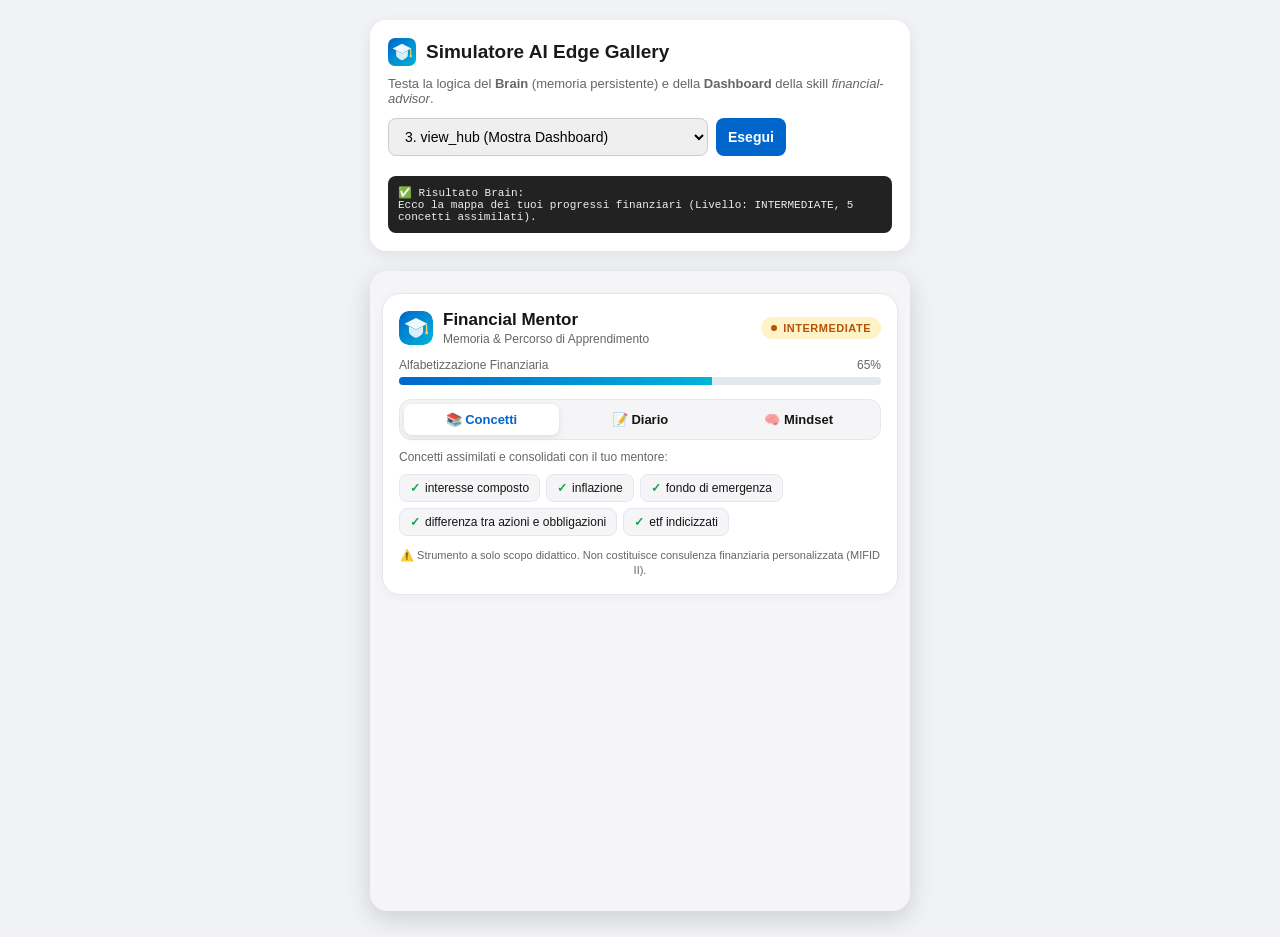
==== index.html @ 4db9d91e "feat: initial commit for edge-skill-financial-advisor with brain and soul" ====
<!DOCTYPE html>
<html lang="it">
<head>
  <meta charset="utf-8">
  <meta name="viewport" content="width=device-width, initial-scale=1">
  <title>Simulatore Skill — Financial Advisor (Google AI Edge Gallery)</title>
  <style>
    body {
      font-family: -apple-system, BlinkMacSystemFont, "Segoe UI", Roboto, sans-serif;
      margin: 0;
      padding: 20px;
      background: #f0f2f5;
      color: #1a1a1a;
      display: flex;
      flex-direction: column;
      align-items: center;
    }
    .container {
      max-width: 540px;
      width: 100%;
    }
    .panel {
      background: #fff;
      padding: 18px;
      border-radius: 16px;
      box-shadow: 0 4px 14px rgba(0,0,0,0.08);
      margin-bottom: 20px;
    }
    h1 {
      font-size: 19px;
      margin-top: 0;
      margin-bottom: 10px;
      display: flex;
      align-items: center;
      gap: 10px;
    }
    .controls {
      display: flex;
      flex-direction: column;
      gap: 10px;
    }
    .row {
      display: flex;
      gap: 8px;
    }
    input, select, button {
      font-size: 14px;
      padding: 9px 12px;
      border-radius: 8px;
      border: 1px solid #ccc;
      box-sizing: border-box;
    }
    input { flex: 1; }
    button {
      background: #0066cc;
      color: #fff;
      font-weight: 600;
      border: none;
      cursor: pointer;
      transition: background 0.2s;
    }
    button:hover { background: #0052a3; }
    button.secondary { background: #555; }
    button.secondary:hover { background: #333; }
    button.danger { background: #c1121f; }
    button.danger:hover { background: #9b0f19; }
    button:disabled { background: #aaa; cursor: not-allowed; }

    .preview-frame {
      width: 100%;
      height: 640px;
      border: none;
      border-radius: 18px;
      box-shadow: 0 8px 24px rgba(0,0,0,0.15);
      background: #fff;
    }
    .log-box {
      font-family: Consolas, monospace;
      font-size: 11px;
      background: #222;
      color: #eee;
      padding: 10px;
      border-radius: 8px;
      margin-top: 10px;
      max-height: 120px;
      overflow-y: auto;
      white-space: pre-wrap;
    }
  </style>
</head>
<body>

<div class="container">
  <div class="panel">
    <h1>
      <img src="skills/financial-advisor/assets/icon.svg" width="28" height="28" alt="Icona">
      <span>Simulatore AI Edge Gallery</span>
    </h1>
    <p style="margin: 0 0 12px; font-size: 13px; color: #666;">
      Testa la logica del <strong>Brain</strong> (memoria persistente) e della <strong>Dashboard</strong> della skill <em>financial-advisor</em>.
    </p>

    <div class="controls">
      <div class="row">
        <select id="actionSelect" onchange="toggleInputs()">
          <option value="load_memory">1. load_memory (Carica Profilo)</option>
          <option value="update_memory">2. update_memory (Aggiungi Concetti/Note)</option>
          <option value="view_hub" selected>3. view_hub (Mostra Dashboard)</option>
          <option value="reset_memory">4. reset_memory (Azzera Memoria)</option>
        </select>
        <button id="runBtn" onclick="runSimulation()">Esegui</button>
      </div>

      <div id="updateInputs" style="display:none; flex-direction:column; gap:8px;">
        <div class="row">
          <select id="newLevel" style="width:140px;">
            <option value="beginner">Beginner</option>
            <option value="intermediate" selected>Intermediate</option>
            <option value="advanced">Advanced</option>
          </select>
          <input type="text" id="conceptInput" placeholder="Nuovi concetti (es. PAC, TER, ETF azionario)">
        </div>
        <input type="text" id="noteInput" placeholder="Nuova nota utente (es. Obiettivo: fondo emergenza)">
        <input type="text" id="summaryInput" placeholder="Sintesi sessione (es. Discussa la differenza tra azioni e bond)">
      </div>

      <div id="log" class="log-box" style="display:none;"></div>
    </div>
  </div>

  <iframe id="phoneView" class="preview-frame" src="skills/financial-advisor/assets/webview.html"></iframe>
</div>

<!-- Headless sandbox della skill -->
<iframe id="skillSandbox" src="skills/financial-advisor/scripts/index.html" style="display:none;" onload="onSandboxReady()"></iframe>

<script>
  let sandboxReady = false;
  function onSandboxReady() {
    sandboxReady = true;
    const log = document.getElementById('log');
    log.style.display = 'block';
    log.textContent = 'Brain inizializzato. Pronto all\'uso.';
    // Esegui visualizzazione iniziale
    runSimulation();
  }

  function toggleInputs() {
    const action = document.getElementById('actionSelect').value;
    document.getElementById('updateInputs').style.display = (action === 'update_memory') ? 'flex' : 'none';
  }

  async function runSimulation() {
    const action = document.getElementById('actionSelect').value;
    const btn = document.getElementById('runBtn');
    const log = document.getElementById('log');
    const iframe = document.getElementById('phoneView');

    log.style.display = 'block';
    log.textContent = `Esecuzione azione "${action}" nel Brain...`;
    btn.disabled = true;

    try {
      const sandbox = document.getElementById('skillSandbox').contentWindow;
      if (!sandbox || !sandbox.ai_edge_gallery_get_result) {
        throw new Error('Runtime della skill non ancora inizializzato.');
      }

      let payload = { action: action };

      if (action === 'update_memory') {
        payload.new_level = document.getElementById('newLevel').value;
        const concepts = document.getElementById('conceptInput').value.split(',').map(s => s.trim()).filter(Boolean);
        if (concepts.length > 0) payload.add_concepts = concepts;
        const note = document.getElementById('noteInput').value.trim();
        if (note) payload.add_note = note;
        const summary = document.getElementById('summaryInput').value.trim();
        if (summary) payload.summary = summary;
      }

      const rawResponse = await sandbox.ai_edge_gallery_get_result(JSON.stringify(payload));
      const parsed = JSON.parse(rawResponse);

      if (parsed.error) {
        log.textContent = `Errore: ${parsed.error}`;
      } else {
        log.textContent = `✅ Risultato Brain:\n${parsed.result}`;
        
        if (parsed.webview && parsed.webview.url) {
          // Risolvi il path relativo rispetto alla cartella scripts
          const webviewUrl = 'skills/financial-advisor/assets/' + parsed.webview.url.replace(/^..\//, '').replace(/^assets\//, '');
          iframe.src = webviewUrl;
        } else if (action === 'update_memory' || action === 'reset_memory') {
          // Ricarica la vista dopo l'aggiornamento
          const viewRaw = await sandbox.ai_edge_gallery_get_result(JSON.stringify({ action: 'view_hub' }));
          const viewParsed = JSON.parse(viewRaw);
          if (viewParsed.webview) {
            const webviewUrl = 'skills/financial-advisor/assets/' + viewParsed.webview.url.replace(/^..\//, '').replace(/^assets\//, '');
            iframe.src = webviewUrl;
          }
        }
      }
    } catch (err) {
      log.textContent = `Errore durante il test: ${err.message}`;
    } finally {
      btn.disabled = false;
    }
  }
</script>

</body>
</html>
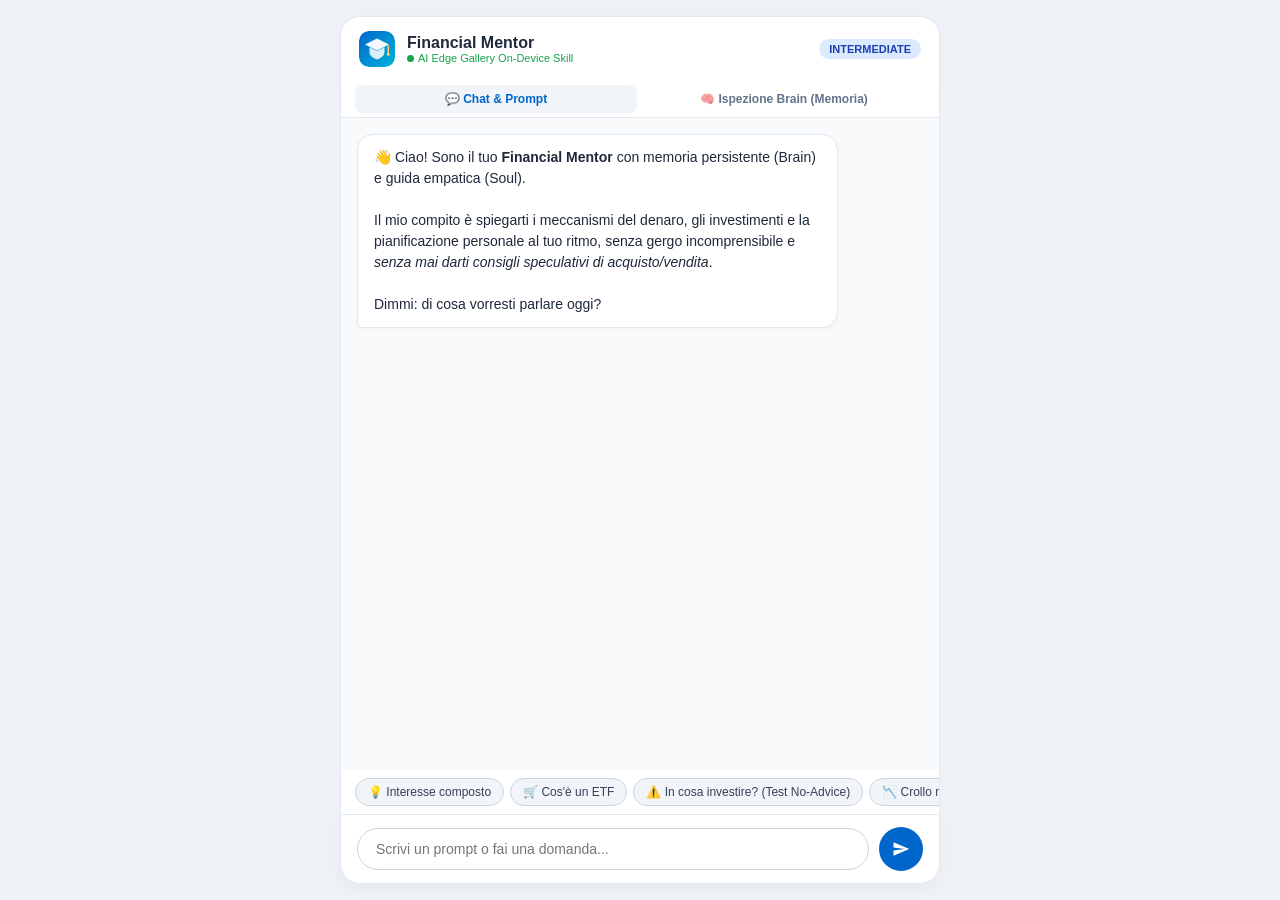
==== commit 7e06d90a: "feat: add full interactive chat simulator with prompt input and visual dashboard" ====
--- a/index.html
+++ b/index.html
@@ -3,132 +3,351 @@
 <head>
   <meta charset="utf-8">
   <meta name="viewport" content="width=device-width, initial-scale=1">
-  <title>Simulatore Skill — Financial Advisor (Google AI Edge Gallery)</title>
+  <title>Google AI Edge Gallery — Financial Advisor Chat Simulator</title>
   <style>
+    :root {
+      --bg: #eef2f6;
+      --card: #ffffff;
+      --primary: #0066cc;
+      --primary-hover: #0052a3;
+      --bubble-user: #0066cc;
+      --bubble-ai: #ffffff;
+      --text: #1e293b;
+      --muted: #64748b;
+      --border: #e2e8f0;
+    }
+    * { box-sizing: border-box; }
     body {
       font-family: -apple-system, BlinkMacSystemFont, "Segoe UI", Roboto, sans-serif;
       margin: 0;
-      padding: 20px;
-      background: #f0f2f5;
-      color: #1a1a1a;
+      padding: 16px;
+      background: var(--bg);
+      color: var(--text);
+      display: flex;
+      justify-content: center;
+    }
+    .wrapper {
+      max-width: 600px;
+      width: 100%;
       display: flex;
       flex-direction: column;
+      height: calc(100vh - 32px);
+      max-height: 900px;
+    }
+    /* Phone frame header */
+    .app-header {
+      background: var(--card);
+      border-radius: 20px 20px 0 0;
+      padding: 14px 18px;
+      border: 1px solid var(--border);
+      border-bottom: none;
+      display: flex;
       align-items: center;
-    }
-    .container {
-      max-width: 540px;
+      justify-content: space-between;
+      box-shadow: 0 2px 8px rgba(0,0,0,0.03);
+    }
+    .mentor-info {
+      display: flex;
+      align-items: center;
+      gap: 12px;
+    }
+    .mentor-info img {
+      width: 36px;
+      height: 36px;
+      border-radius: 10px;
+    }
+    .mentor-info h2 {
+      margin: 0;
+      font-size: 16px;
+      font-weight: 700;
+    }
+    .mentor-info .status {
+      font-size: 11px;
+      color: #16a34a;
+      display: flex;
+      align-items: center;
+      gap: 4px;
+    }
+    .mentor-info .status::before {
+      content: "";
+      display: inline-block;
+      width: 7px;
+      height: 7px;
+      border-radius: 50%;
+      background: #16a34a;
+    }
+    .level-chip {
+      font-size: 11px;
+      font-weight: 700;
+      text-transform: uppercase;
+      padding: 4px 10px;
+      border-radius: 12px;
+      background: #dbeafe;
+      color: #1e40af;
+    }
+
+    /* Tab switcher for Chat vs Brain Debugger */
+    .view-tabs {
+      background: var(--card);
+      display: flex;
+      border-left: 1px solid var(--border);
+      border-right: 1px solid var(--border);
+      border-bottom: 1px solid var(--border);
+      padding: 4px 14px;
+      gap: 6px;
+    }
+    .tab-btn {
+      flex: 1;
+      padding: 7px 10px;
+      border-radius: 8px;
+      border: none;
+      background: transparent;
+      font-size: 12px;
+      font-weight: 600;
+      color: var(--muted);
+      cursor: pointer;
+      transition: all 0.2s;
+    }
+    .tab-btn.active {
+      background: #f1f5f9;
+      color: var(--primary);
+    }
+
+    /* Chat Area */
+    .chat-box {
+      flex: 1;
+      background: #f8fafc;
+      border-left: 1px solid var(--border);
+      border-right: 1px solid var(--border);
+      padding: 16px;
+      overflow-y: auto;
+      display: flex;
+      flex-direction: column;
+      gap: 14px;
+    }
+    .msg {
+      max-width: 85%;
+      padding: 12px 16px;
+      border-radius: 16px;
+      font-size: 14px;
+      line-height: 1.5;
+      word-break: break-word;
+      animation: fadeIn 0.2s ease;
+    }
+    @keyframes fadeIn {
+      from { opacity: 0; transform: translateY(6px); }
+      to { opacity: 1; transform: translateY(0); }
+    }
+    .msg.user {
+      align-self: flex-end;
+      background: var(--bubble-user);
+      color: #ffffff;
+      border-bottom-right-radius: 4px;
+    }
+    .msg.ai {
+      align-self: flex-start;
+      background: var(--bubble-ai);
+      color: var(--text);
+      border: 1px solid var(--border);
+      border-bottom-left-radius: 4px;
+      box-shadow: 0 2px 6px rgba(0,0,0,0.03);
+    }
+    .msg .badge-note {
+      display: inline-block;
+      font-size: 11px;
+      font-weight: 600;
+      color: var(--primary);
+      background: #eff6ff;
+      padding: 2px 8px;
+      border-radius: 6px;
+      margin-top: 8px;
+    }
+    .msg-webview-container {
+      margin-top: 10px;
+      border-radius: 14px;
+      overflow: hidden;
+      border: 1px solid var(--border);
+      box-shadow: 0 4px 14px rgba(0,0,0,0.06);
+    }
+    .msg-webview {
       width: 100%;
-    }
-    .panel {
-      background: #fff;
-      padding: 18px;
+      height: 440px;
+      border: none;
+      display: block;
+      background: #ffffff;
+    }
+
+    /* Suggestions chips */
+    .chips-bar {
+      background: var(--card);
+      border-left: 1px solid var(--border);
+      border-right: 1px solid var(--border);
+      padding: 8px 14px;
+      display: flex;
+      gap: 6px;
+      overflow-x: auto;
+      scrollbar-width: none;
+    }
+    .chips-bar::-webkit-scrollbar { display: none; }
+    .chip {
+      white-space: nowrap;
+      font-size: 12px;
+      background: #f1f5f9;
+      border: 1px solid #cbd5e1;
+      padding: 6px 12px;
       border-radius: 16px;
-      box-shadow: 0 4px 14px rgba(0,0,0,0.08);
-      margin-bottom: 20px;
-    }
-    h1 {
-      font-size: 19px;
-      margin-top: 0;
-      margin-bottom: 10px;
-      display: flex;
+      cursor: pointer;
+      color: #334155;
+      transition: all 0.15s;
+    }
+    .chip:hover {
+      background: #e2e8f0;
+      border-color: var(--primary);
+      color: var(--primary);
+    }
+
+    /* Input area */
+    .input-bar {
+      background: var(--card);
+      border-radius: 0 0 20px 20px;
+      border: 1px solid var(--border);
+      padding: 12px 16px;
+      display: flex;
+      gap: 10px;
       align-items: center;
-      gap: 10px;
-    }
-    .controls {
-      display: flex;
-      flex-direction: column;
-      gap: 10px;
-    }
-    .row {
-      display: flex;
-      gap: 8px;
-    }
-    input, select, button {
+      box-shadow: 0 4px 14px rgba(0,0,0,0.04);
+    }
+    .prompt-input {
+      flex: 1;
+      border: 1px solid #cbd5e1;
+      border-radius: 24px;
+      padding: 12px 18px;
       font-size: 14px;
-      padding: 9px 12px;
-      border-radius: 8px;
-      border: 1px solid #ccc;
-      box-sizing: border-box;
-    }
-    input { flex: 1; }
-    button {
-      background: #0066cc;
-      color: #fff;
-      font-weight: 600;
+      outline: none;
+      transition: border-color 0.2s;
+    }
+    .prompt-input:focus {
+      border-color: var(--primary);
+    }
+    .send-btn {
+      background: var(--primary);
+      color: white;
       border: none;
+      border-radius: 50%;
+      width: 44px;
+      height: 44px;
+      display: flex;
+      align-items: center;
+      justify-content: center;
       cursor: pointer;
       transition: background 0.2s;
-    }
-    button:hover { background: #0052a3; }
-    button.secondary { background: #555; }
-    button.secondary:hover { background: #333; }
-    button.danger { background: #c1121f; }
-    button.danger:hover { background: #9b0f19; }
-    button:disabled { background: #aaa; cursor: not-allowed; }
-
-    .preview-frame {
-      width: 100%;
-      height: 640px;
-      border: none;
-      border-radius: 18px;
-      box-shadow: 0 8px 24px rgba(0,0,0,0.15);
-      background: #fff;
-    }
-    .log-box {
+      flex-shrink: 0;
+    }
+    .send-btn:hover { background: var(--primary-hover); }
+    .send-btn svg { width: 18px; height: 18px; fill: white; }
+
+    /* Debugger view */
+    .debug-view {
+      display: none;
+      flex: 1;
+      background: #ffffff;
+      border-left: 1px solid var(--border);
+      border-right: 1px solid var(--border);
+      padding: 16px;
+      overflow-y: auto;
+      font-size: 13px;
+    }
+    .debug-actions {
+      display: flex;
+      gap: 8px;
+      margin-bottom: 12px;
+      flex-wrap: wrap;
+    }
+    .debug-btn {
+      padding: 6px 12px;
+      font-size: 12px;
+      border-radius: 6px;
+      border: 1px solid #cbd5e1;
+      background: #f8fafc;
+      cursor: pointer;
+    }
+    .debug-btn:hover { background: #e2e8f0; }
+    .debug-log {
+      background: #1e293b;
+      color: #f1f5f9;
+      padding: 12px;
+      border-radius: 8px;
       font-family: Consolas, monospace;
       font-size: 11px;
-      background: #222;
-      color: #eee;
-      padding: 10px;
-      border-radius: 8px;
-      margin-top: 10px;
-      max-height: 120px;
+      white-space: pre-wrap;
+      max-height: 250px;
       overflow-y: auto;
-      white-space: pre-wrap;
     }
   </style>
 </head>
 <body>
 
-<div class="container">
-  <div class="panel">
-    <h1>
-      <img src="skills/financial-advisor/assets/icon.svg" width="28" height="28" alt="Icona">
-      <span>Simulatore AI Edge Gallery</span>
-    </h1>
-    <p style="margin: 0 0 12px; font-size: 13px; color: #666;">
-      Testa la logica del <strong>Brain</strong> (memoria persistente) e della <strong>Dashboard</strong> della skill <em>financial-advisor</em>.
+<div class="wrapper">
+  <!-- Header -->
+  <div class="app-header">
+    <div class="mentor-info">
+      <img src="skills/financial-advisor/assets/icon.svg" alt="Icona">
+      <div>
+        <h2>Financial Mentor</h2>
+        <div class="status">AI Edge Gallery On-Device Skill</div>
+      </div>
+    </div>
+    <div id="levelBadge" class="level-chip">Beginner</div>
+  </div>
+
+  <!-- Tabs: Chat vs Debug -->
+  <div class="view-tabs">
+    <button class="tab-btn active" id="tabChatBtn" onclick="switchView('chat')">💬 Chat & Prompt</button>
+    <button class="tab-btn" id="tabDebugBtn" onclick="switchView('debug')">🧠 Ispezione Brain (Memoria)</button>
+  </div>
+
+  <!-- CHAT VIEW -->
+  <div id="chatView" style="display: flex; flex-direction: column; flex: 1; min-height: 0;">
+    <div class="chat-box" id="chatBox">
+      <div class="msg ai">
+        👋 Ciao! Sono il tuo <strong>Financial Mentor</strong> con memoria persistente (Brain) e guida empatica (Soul).<br><br>
+        Il mio compito è spiegarti i meccanismi del denaro, gli investimenti e la pianificazione personale al tuo ritmo, senza gergo incomprensibile e <em>senza mai darti consigli speculativi di acquisto/vendita</em>.<br><br>
+        Dimmi: di cosa vorresti parlare oggi?
+      </div>
+    </div>
+
+    <!-- Quick Prompt Chips -->
+    <div class="chips-bar">
+      <div class="chip" onclick="usePrompt('Cos\'è l\'interesse composto?')">💡 Interesse composto</div>
+      <div class="chip" onclick="usePrompt('Spiegami cosa sono gli ETF come se avessi 10 anni')">🛒 Cos'è un ETF</div>
+      <div class="chip" onclick="usePrompt('In cosa dovrei investire i miei 10.000€?')">⚠️ In cosa investire? (Test No-Advice)</div>
+      <div class="chip" onclick="usePrompt('I mercati stanno crollando, devo vendere tutto?')">📉 Crollo mercati (Mindset)</div>
+      <div class="chip" onclick="usePrompt('Mostrami i miei progressi')">📊 Mostra Progressi</div>
+      <div class="chip" onclick="usePrompt('Azzera la mia memoria')">🔄 Azzera Memoria</div>
+    </div>
+
+    <!-- Prompt Input Form -->
+    <form class="input-bar" id="promptForm" onsubmit="handleSend(event)">
+      <input type="text" id="promptInput" class="prompt-input" placeholder="Scrivi un prompt o fai una domanda..." autocomplete="off">
+      <button type="submit" class="send-btn" title="Invia prompt">
+        <svg viewBox="0 0 24 24"><path d="M2.01 21L23 12 2.01 3 2 10l15 2-15 2z"/></svg>
+      </button>
+    </form>
+  </div>
+
+  <!-- DEBUG VIEW -->
+  <div id="debugView" class="debug-view">
+    <h3 style="margin-top:0;">🧠 Ispezione Stato Brain (`localStorage`)</h3>
+    <p style="color:var(--muted); font-size:12px;">
+      Questo pannello mostra le chiamate dirette al file <code>scripts/index.html</code> e lo stato della memoria a lungo termine.
     </p>
-
-    <div class="controls">
-      <div class="row">
-        <select id="actionSelect" onchange="toggleInputs()">
-          <option value="load_memory">1. load_memory (Carica Profilo)</option>
-          <option value="update_memory">2. update_memory (Aggiungi Concetti/Note)</option>
-          <option value="view_hub" selected>3. view_hub (Mostra Dashboard)</option>
-          <option value="reset_memory">4. reset_memory (Azzera Memoria)</option>
-        </select>
-        <button id="runBtn" onclick="runSimulation()">Esegui</button>
-      </div>
-
-      <div id="updateInputs" style="display:none; flex-direction:column; gap:8px;">
-        <div class="row">
-          <select id="newLevel" style="width:140px;">
-            <option value="beginner">Beginner</option>
-            <option value="intermediate" selected>Intermediate</option>
-            <option value="advanced">Advanced</option>
-          </select>
-          <input type="text" id="conceptInput" placeholder="Nuovi concetti (es. PAC, TER, ETF azionario)">
-        </div>
-        <input type="text" id="noteInput" placeholder="Nuova nota utente (es. Obiettivo: fondo emergenza)">
-        <input type="text" id="summaryInput" placeholder="Sintesi sessione (es. Discussa la differenza tra azioni e bond)">
-      </div>
-
-      <div id="log" class="log-box" style="display:none;"></div>
+    <div class="debug-actions">
+      <button class="debug-btn" onclick="callBrainRaw('load_memory')">🔄 Ricarica Memoria</button>
+      <button class="debug-btn" onclick="callBrainRaw('view_hub')">📊 Genera Payload Dashboard</button>
+      <button class="debug-btn" onclick="callBrainRaw('reset_memory')">🗑️ Resetta Memoria</button>
     </div>
+    <div class="debug-log" id="debugLog">Inizializzazione sandbox Brain in corso...</div>
   </div>
-
-  <iframe id="phoneView" class="preview-frame" src="skills/financial-advisor/assets/webview.html"></iframe>
 </div>
 
 <!-- Headless sandbox della skill -->
@@ -136,75 +355,235 @@
 
 <script>
   let sandboxReady = false;
+  let brainState = { level: 'beginner', concepts_already_learned: [], user_notes: [] };
+
   function onSandboxReady() {
     sandboxReady = true;
-    const log = document.getElementById('log');
-    log.style.display = 'block';
-    log.textContent = 'Brain inizializzato. Pronto all\'uso.';
-    // Esegui visualizzazione iniziale
-    runSimulation();
-  }
-
-  function toggleInputs() {
-    const action = document.getElementById('actionSelect').value;
-    document.getElementById('updateInputs').style.display = (action === 'update_memory') ? 'flex' : 'none';
-  }
-
-  async function runSimulation() {
-    const action = document.getElementById('actionSelect').value;
-    const btn = document.getElementById('runBtn');
-    const log = document.getElementById('log');
-    const iframe = document.getElementById('phoneView');
-
-    log.style.display = 'block';
-    log.textContent = `Esecuzione azione "${action}" nel Brain...`;
-    btn.disabled = true;
-
+    syncBrain();
+  }
+
+  async function invokeBrain(payload) {
+    const sandbox = document.getElementById('skillSandbox').contentWindow;
+    if (!sandbox || !sandbox.ai_edge_gallery_get_result) {
+      throw new Error('Runtime della skill non pronto.');
+    }
+    const raw = await sandbox.ai_edge_gallery_get_result(JSON.stringify(payload));
+    return JSON.parse(raw);
+  }
+
+  async function syncBrain() {
     try {
-      const sandbox = document.getElementById('skillSandbox').contentWindow;
-      if (!sandbox || !sandbox.ai_edge_gallery_get_result) {
-        throw new Error('Runtime della skill non ancora inizializzato.');
+      const res = await invokeBrain({ action: 'load_memory' });
+      if (res && res.result) {
+        brainState = JSON.parse(res.result);
+        const badge = document.getElementById('levelBadge');
+        badge.textContent = brainState.current_level || 'beginner';
+        badge.className = `level-chip ${brainState.current_level || 'beginner'}`;
+        document.getElementById('debugLog').textContent = JSON.stringify(brainState, null, 2);
       }
-
-      let payload = { action: action };
-
-      if (action === 'update_memory') {
-        payload.new_level = document.getElementById('newLevel').value;
-        const concepts = document.getElementById('conceptInput').value.split(',').map(s => s.trim()).filter(Boolean);
-        if (concepts.length > 0) payload.add_concepts = concepts;
-        const note = document.getElementById('noteInput').value.trim();
-        if (note) payload.add_note = note;
-        const summary = document.getElementById('summaryInput').value.trim();
-        if (summary) payload.summary = summary;
-      }
-
-      const rawResponse = await sandbox.ai_edge_gallery_get_result(JSON.stringify(payload));
-      const parsed = JSON.parse(rawResponse);
-
-      if (parsed.error) {
-        log.textContent = `Errore: ${parsed.error}`;
-      } else {
-        log.textContent = `✅ Risultato Brain:\n${parsed.result}`;
-        
-        if (parsed.webview && parsed.webview.url) {
-          // Risolvi il path relativo rispetto alla cartella scripts
-          const webviewUrl = 'skills/financial-advisor/assets/' + parsed.webview.url.replace(/^..\//, '').replace(/^assets\//, '');
-          iframe.src = webviewUrl;
-        } else if (action === 'update_memory' || action === 'reset_memory') {
-          // Ricarica la vista dopo l'aggiornamento
-          const viewRaw = await sandbox.ai_edge_gallery_get_result(JSON.stringify({ action: 'view_hub' }));
-          const viewParsed = JSON.parse(viewRaw);
-          if (viewParsed.webview) {
-            const webviewUrl = 'skills/financial-advisor/assets/' + viewParsed.webview.url.replace(/^..\//, '').replace(/^assets\//, '');
-            iframe.src = webviewUrl;
-          }
-        }
-      }
+    } catch (e) {
+      console.error(e);
+    }
+  }
+
+  function switchView(view) {
+    document.getElementById('tabChatBtn').classList.toggle('active', view === 'chat');
+    document.getElementById('tabDebugBtn').classList.toggle('active', view === 'debug');
+    document.getElementById('chatView').style.display = view === 'chat' ? 'flex' : 'none';
+    document.getElementById('debugView').style.display = view === 'debug' ? 'block' : 'none';
+    if (view === 'debug') syncBrain();
+  }
+
+  function usePrompt(text) {
+    document.getElementById('promptInput').value = text;
+    handleSend(new Event('submit'));
+  }
+
+  async function handleSend(e) {
+    e.preventDefault();
+    const input = document.getElementById('promptInput');
+    const prompt = input.value.trim();
+    if (!prompt) return;
+
+    input.value = '';
+    appendMessage(prompt, 'user');
+
+    // Mostra indicatore di digitazione / thinking
+    const thinkingId = appendMessage('<em>Il Financial Mentor sta consultando il Brain e formulando la risposta...</em>', 'ai');
+
+    try {
+      // 1. Il modello esegue la Soul e interpella il Brain
+      const replyObj = await simulateMentorSoul(prompt);
+
+      // Rimuovi thinking
+      document.getElementById(thinkingId).remove();
+
+      // Mostra risposta dell'assistente
+      appendAiResponse(replyObj);
+
+      // Aggiorna badge di livello
+      syncBrain();
     } catch (err) {
-      log.textContent = `Errore durante il test: ${err.message}`;
-    } finally {
-      btn.disabled = false;
-    }
+      document.getElementById(thinkingId).remove();
+      appendMessage('⚠️ Si è verificato un errore: ' + err.message, 'ai');
+    }
+  }
+
+  function appendMessage(text, sender) {
+    const box = document.getElementById('chatBox');
+    const msg = document.createElement('div');
+    const id = 'msg_' + Date.now() + Math.random().toString(36).substr(2, 4);
+    msg.id = id;
+    msg.className = `msg ${sender}`;
+    msg.innerHTML = text;
+    box.appendChild(msg);
+    box.scrollTop = box.scrollHeight;
+    return id;
+  }
+
+  function appendAiResponse(response) {
+    const box = document.getElementById('chatBox');
+    const msg = document.createElement('div');
+    msg.className = 'msg ai';
+
+    let content = `<div>${response.text}</div>`;
+
+    if (response.brainNote) {
+      content += `<div class="badge-note">🧠 Brain: ${response.brainNote}</div>`;
+    }
+
+    if (response.webviewUrl) {
+      content += `
+        <div class="msg-webview-container">
+          <iframe class="msg-webview" src="${response.webviewUrl}"></iframe>
+        </div>
+      `;
+    }
+
+    msg.innerHTML = content;
+    box.appendChild(msg);
+    box.scrollTop = box.scrollHeight;
+  }
+
+  // Motore di simulazione Soul & Brain (riflette esattamente le regole di SKILL.md)
+  async function simulateMentorSoul(prompt) {
+    const p = prompt.toLowerCase();
+
+    // Azione Progressi / Dashboard
+    if (p.includes('progress') || p.includes('mostra') || p.includes('dashboard') || p.includes('livello') || p.includes('competenze')) {
+      const hubRes = await invokeBrain({ action: 'view_hub' });
+      const webviewUrl = 'skills/financial-advisor/assets/' + hubRes.webview.url.replace(/^..\//, '').replace(/^assets\//, '');
+      return {
+        text: `Ecco la mappa visiva del tuo percorso di apprendimento finanziario! Come puoi vedere, teniamo traccia dei concetti assimilati e del tuo livello di alfabetizzazione.`,
+        webviewUrl: webviewUrl,
+        brainNote: 'Dashboard visualizzata dal Brain'
+      };
+    }
+
+    // Azione Reset
+    if (p.includes('reset') || p.includes('azzera')) {
+      const resetRes = await invokeBrain({ action: 'reset_memory' });
+      return {
+        text: resetRes.result || 'Memoria azzerata. Ripartiamo dalle basi insieme!',
+        brainNote: 'Stato localStorage resettato'
+      };
+    }
+
+    // REGOLA ZERO: No Investment Advice (Richiesta di consigli specifici d'investimento)
+    if (p.includes('in cosa dovrei investire') || p.includes('dove investire') || p.includes('consigliami un titolo') || p.includes('comprare') || p.includes('10.000') || p.includes('crypto')) {
+      await invokeBrain({
+        action: 'update_memory',
+        add_note: 'Ha chiesto consigli di investimento diretti: ricordata la Regola Zero (solo didattica e concetti)',
+        summary: 'Richiesta di consigli d\'investimento: spiegata la differenza tra educazione finanziaria e consulenza personalizzata.'
+      });
+
+      return {
+        text: `🛡️ <strong>Nota etica fondamentale:</strong> Come tuo mentore finanziario didattico, <em>non posso e non devo darti consigli personalizzati su dove investire i tuoi soldi</em> (es. quali azioni o crypto acquistare). Chi ti promette rendimenti o ricette facili senza conoscere la tua vita sta violando la legge o cercando di venderti qualcosa.<br><br>
+        Quello che <strong>possiamo fare insieme</strong> è capire i mattoncini fondamentali:<br>
+        1. <strong>Fondo di emergenza:</strong> hai già da parte da 3 a 6 mesi di spese vive su un conto sicuro prima di pensare a investire?<br>
+        2. <strong>Orizzonte temporale:</strong> questi soldi ti serviranno tra 1 anno, 5 anni o 20 anni?<br>
+        3. <strong>Tolleranza al rischio:</strong> come ti sentiresti se vedessi oscillare il valore del 15% nel breve termine?<br><br>
+        Se vuoi, possiamo partire proprio dall'esplorare il concetto di <em>Fondo di Emergenza</em> o di <em>Orizzonte Temporale</em>!`,
+        brainNote: 'Riconosciuto trigger No-Advice. Obiettivo utente memorizzato.'
+      };
+    }
+
+    // Argomento: Interesse Composto
+    if (p.includes('interesse composto') || p.includes('compounding')) {
+      await invokeBrain({
+        action: 'update_memory',
+        new_level: brainState.current_level === 'beginner' ? 'intermediate' : brainState.current_level,
+        add_concepts: ['interesse composto'],
+        summary: 'Appreso il concetto di interesse composto attraverso l\'analogia della valanga e della palla di neve.'
+      });
+
+      return {
+        text: `⛄ <strong>L'Interesse Composto: l'effetto palla di neve</strong><br><br>
+        Immagina di lanciare una piccola palla di neve dalla cima di una montagna. All'inizio è minuscola. Ma rotolando, la neve si attacca a quella già accumulata: più diventa grande, più neve raccoglie ad ogni giro.<br><br>
+        Nel mondo finanziario funziona uguale: se investi 100€ e guadagni il 5% (5€), l'anno dopo il 5% non lo calcoli più solo sui 100€ iniziali, ma su 105€! Con il passare degli anni (10, 20 o 30 anni), il rendimento generato dai rendimenti precedenti supera di gran lunga il capitale che avevi versato di tasca tua.<br><br>
+        È il motivo per cui <em>il tempo</em> è l'alleato più potente dell'investitore a lungo termine. Ti è chiaro questo passaggio o vuoi fare una prova con numeri concreti?`,
+        brainNote: 'Aggiunto concetto "interesse composto". Avanzamento livello registrato.'
+      };
+    }
+
+    // Argomento: ETF
+    if (p.includes('etf')) {
+      await invokeBrain({
+        action: 'update_memory',
+        add_concepts: ['etf', 'diversificazione'],
+        summary: 'Spiegati gli ETF come carrello della spesa diversificato e il concetto di gestione passiva.'
+      });
+
+      return {
+        text: `🛒 <strong>Cos'è un ETF? L'analogia del carrello della spesa</strong><br><br>
+        Immagina di andare al mercato. Puoi comprare una singola mela da un solo contadino: se quella mela è marcia, hai perso tutto il pranzo (questo è comprare l'azione di una singola azienda).<br><br>
+        Oppure puoi prendere un <strong>cestino preconfezionato</strong> che contiene 3.000 frutti diversi provenienti da tutto il mondo: qualche mela, arance, banane, pere. Se una mela marcisce, il tuo pranzo è comunque salvo perché hai tantissimi altri frutti.<br><br>
+        Un <strong>ETF (Exchange Traded Fund)</strong> è esattamente questo cestino: con una sola quota (spesso da 30€ a 100€) compri automaticamente una frazione di migliaia delle più grandi aziende del mondo, replicando l'andamento dell'intera economia globale a costi piccolissimi (spesso sotto lo 0,2% all'anno).`,
+        brainNote: 'Aggiunti concetti "etf" e "diversificazione" alla mappa del Brain.'
+      };
+    }
+
+    // Argomento: Panico da Crollo di Mercato / Volatilità
+    if (p.includes('crollo') || p.includes('crollando') || p.includes('vendere') || p.includes('paura') || p.includes('rosso')) {
+      await invokeBrain({
+        action: 'update_memory',
+        add_note: 'Mostrata ansia per la volatilità: attivato scudo psicologico e spiegata la natura ciclica dei mercati.',
+        summary: 'Gestione del panico da discesa dei mercati ed educazione alla volatilità fisiologica.'
+      });
+
+      return {
+        text: `🌊 <strong>Frena un secondo e respira: guardiamo le cose con lucidità</strong><br><br>
+        Vedere numeri rossi fa scattare nel nostro cervello primordiale la reazione di fuga ("vendi tutto prima che scenda ancora!"). È una trappola psicologica notissima chiamata <em>Loss Aversion</em> (la paura della perdita fa il doppio più male del piacere del guadagno).<br><br>
+        Ricorda tre regole d'oro del nostro Brain:<br>
+        1. <strong>La perdita è reale solo se vendi:</strong> finché non vendi, possiedi sempre lo stesso numero di quote delle aziende nel tuo cestino.<br>
+        2. <strong>La volatilità è il pedaggio dell'autostrada:</strong> non esiste rendimento a lungo termine senza oscillazioni nel breve. Nei 100 anni di storia economica, i mercati globali hanno superato guerre, pandemie e crisi, tornando sempre a crescere.<br>
+        3. <strong>I saldi:</strong> se fai un PAC (Piano di Accumulo), quando il mercato scende stai comprando nuove quote a prezzo di sconto!<br><br>
+        I tuoi soldi investiti sono legati a un obiettivo di lungo termine (> 10 anni)? Se sì, il segreto migliore è non guardare il saldo ogni giorno.`,
+        brainNote: 'Attivato scudo psicologico anti-panico nel Brain.'
+      };
+    }
+
+    // Risposta generica didattica con adattamento al livello
+    await invokeBrain({
+      action: 'update_memory',
+      summary: `Domanda esplorativa: "${prompt.slice(0, 50)}..."`
+    });
+
+    return {
+      text: `Ottima domanda! Quando parliamo di questo argomento, è importante considerare il tuo livello attuale (<strong>${(brainState.current_level || 'beginner').toUpperCase()}</strong>).<br><br>
+      In finanza, ogni grande decisione si basa su tre pilastri:<br>
+      • <strong>La liquidità:</strong> i soldi per vivere mese per mese.<br>
+      • <strong>La sicurezza:</strong> il fondo per gli imprevisti.<br>
+      • <strong>La crescita:</strong> ciò che puoi permetterti di lasciare investito per molti anni.<br><br>
+      Vuoi che approfondiamo uno di questi aspetti in particolare, oppure vuoi digitare <em>"Mostrami i miei progressi"</em> per vedere la tua dashboard?`,
+      brainNote: 'Interazione registrata nel diario delle sessioni.'
+    };
+  }
+
+  async function callBrainRaw(action) {
+    const res = await invokeBrain({ action });
+    document.getElementById('debugLog').textContent = JSON.stringify(res, null, 2);
+    syncBrain();
   }
 </script>
 
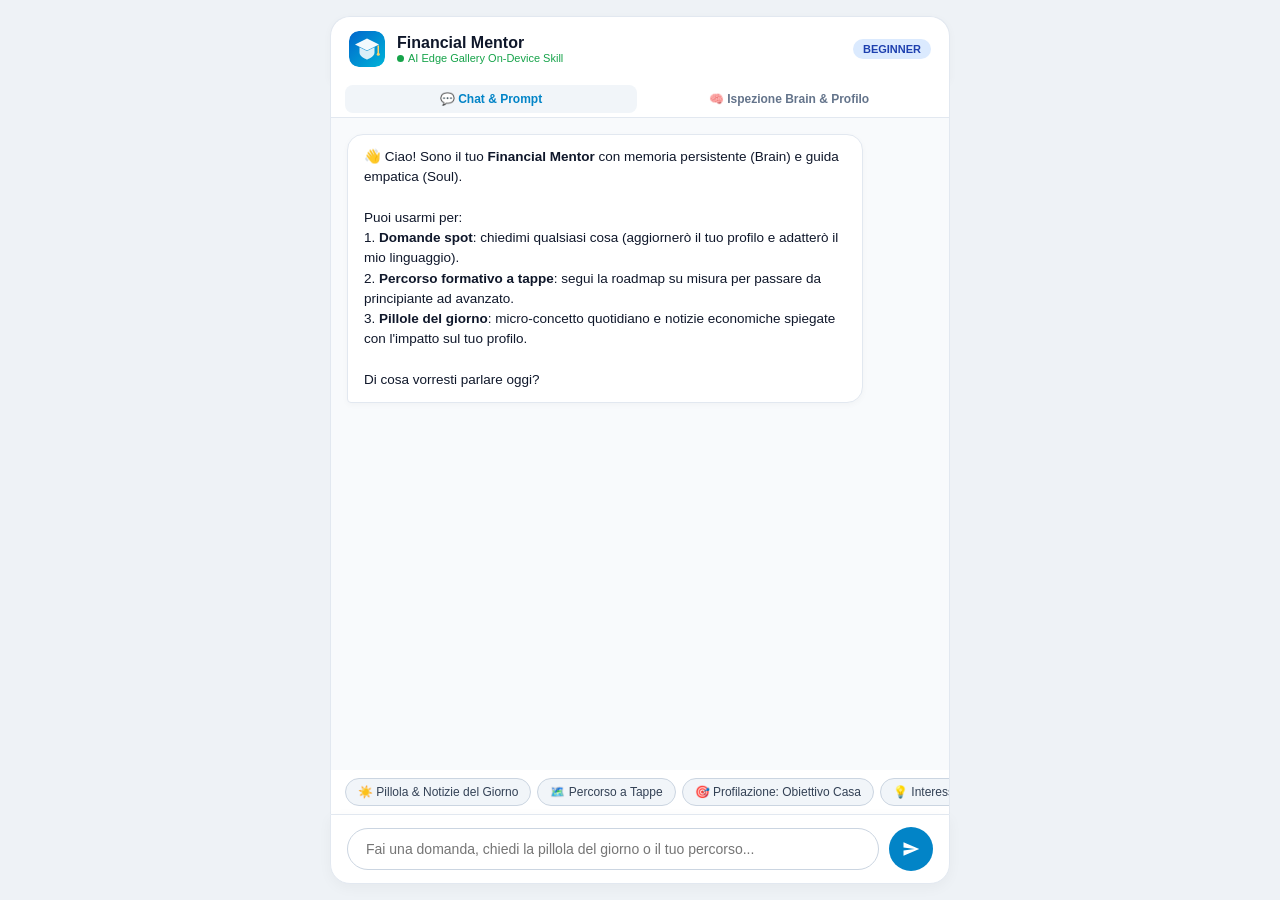
==== commit 7b2e8f2e: "feat: implement 3 core pillars: spot Q&A profiling, learning path curriculum, and daily concept/news" ====
--- a/index.html
+++ b/index.html
@@ -8,11 +8,11 @@
     :root {
       --bg: #eef2f6;
       --card: #ffffff;
-      --primary: #0066cc;
-      --primary-hover: #0052a3;
-      --bubble-user: #0066cc;
+      --primary: #0284c7;
+      --primary-hover: #0369a1;
+      --bubble-user: #0284c7;
       --bubble-ai: #ffffff;
-      --text: #1e293b;
+      --text: #0f172a;
       --muted: #64748b;
       --border: #e2e8f0;
     }
@@ -27,14 +27,13 @@
       justify-content: center;
     }
     .wrapper {
-      max-width: 600px;
+      max-width: 620px;
       width: 100%;
       display: flex;
       flex-direction: column;
       height: calc(100vh - 32px);
-      max-height: 900px;
-    }
-    /* Phone frame header */
+      max-height: 920px;
+    }
     .app-header {
       background: var(--card);
       border-radius: 20px 20px 0 0;
@@ -86,7 +85,6 @@
       color: #1e40af;
     }
 
-    /* Tab switcher for Chat vs Brain Debugger */
     .view-tabs {
       background: var(--card);
       display: flex;
@@ -113,7 +111,6 @@
       color: var(--primary);
     }
 
-    /* Chat Area */
     .chat-box {
       flex: 1;
       background: #f8fafc;
@@ -126,10 +123,10 @@
       gap: 14px;
     }
     .msg {
-      max-width: 85%;
+      max-width: 88%;
       padding: 12px 16px;
       border-radius: 16px;
-      font-size: 14px;
+      font-size: 13.5px;
       line-height: 1.5;
       word-break: break-word;
       animation: fadeIn 0.2s ease;
@@ -171,13 +168,12 @@
     }
     .msg-webview {
       width: 100%;
-      height: 440px;
+      height: 480px;
       border: none;
       display: block;
       background: #ffffff;
     }
 
-    /* Suggestions chips */
     .chips-bar {
       background: var(--card);
       border-left: 1px solid var(--border);
@@ -206,7 +202,6 @@
       color: var(--primary);
     }
 
-    /* Input area */
     .input-bar {
       background: var(--card);
       border-radius: 0 0 20px 20px;
@@ -246,7 +241,6 @@
     .send-btn:hover { background: var(--primary-hover); }
     .send-btn svg { width: 18px; height: 18px; fill: white; }
 
-    /* Debugger view */
     .debug-view {
       display: none;
       flex: 1;
@@ -273,14 +267,14 @@
     }
     .debug-btn:hover { background: #e2e8f0; }
     .debug-log {
-      background: #1e293b;
+      background: #0f172a;
       color: #f1f5f9;
       padding: 12px;
       border-radius: 8px;
       font-family: Consolas, monospace;
       font-size: 11px;
       white-space: pre-wrap;
-      max-height: 250px;
+      max-height: 350px;
       overflow-y: auto;
     }
   </style>
@@ -303,7 +297,7 @@
   <!-- Tabs: Chat vs Debug -->
   <div class="view-tabs">
     <button class="tab-btn active" id="tabChatBtn" onclick="switchView('chat')">💬 Chat & Prompt</button>
-    <button class="tab-btn" id="tabDebugBtn" onclick="switchView('debug')">🧠 Ispezione Brain (Memoria)</button>
+    <button class="tab-btn" id="tabDebugBtn" onclick="switchView('debug')">🧠 Ispezione Brain & Profilo</button>
   </div>
 
   <!-- CHAT VIEW -->
@@ -311,24 +305,29 @@
     <div class="chat-box" id="chatBox">
       <div class="msg ai">
         👋 Ciao! Sono il tuo <strong>Financial Mentor</strong> con memoria persistente (Brain) e guida empatica (Soul).<br><br>
-        Il mio compito è spiegarti i meccanismi del denaro, gli investimenti e la pianificazione personale al tuo ritmo, senza gergo incomprensibile e <em>senza mai darti consigli speculativi di acquisto/vendita</em>.<br><br>
-        Dimmi: di cosa vorresti parlare oggi?
+        Puoi usarmi per:<br>
+        1. <strong>Domande spot</strong>: chiedimi qualsiasi cosa (aggiornerò il tuo profilo e adatterò il mio linguaggio).<br>
+        2. <strong>Percorso formativo a tappe</strong>: segui la roadmap su misura per passare da principiante ad avanzato.<br>
+        3. <strong>Pillole del giorno</strong>: micro-concetto quotidiano e notizie economiche spiegate con l'impatto sul tuo profilo.<br><br>
+        Di cosa vorresti parlare oggi?
       </div>
     </div>
 
     <!-- Quick Prompt Chips -->
     <div class="chips-bar">
-      <div class="chip" onclick="usePrompt('Cos\'è l\'interesse composto?')">💡 Interesse composto</div>
-      <div class="chip" onclick="usePrompt('Spiegami cosa sono gli ETF come se avessi 10 anni')">🛒 Cos'è un ETF</div>
+      <div class="chip" onclick="usePrompt('Dammi la pillola del giorno e spiegami le notizie economiche rilevanti per me')">☀️ Pillola & Notizie del Giorno</div>
+      <div class="chip" onclick="usePrompt('Mostrami il mio percorso di apprendimento a tappe')">🗺️ Percorso a Tappe</div>
+      <div class="chip" onclick="usePrompt('Ho 30 anni, vorrei comprare casa tra 7 anni e creare un fondo emergenza. Come inizio?')">🎯 Profilazione: Obiettivo Casa</div>
+      <div class="chip" onclick="usePrompt('Spiegami cos\'è l\'interesse composto con un\'analogia')">💡 Interesse Composto</div>
+      <div class="chip" onclick="usePrompt('Cosa sono gli ETF e perché tutti ne parlano?')">🛒 Cos'è un ETF</div>
       <div class="chip" onclick="usePrompt('In cosa dovrei investire i miei 10.000€?')">⚠️ In cosa investire? (Test No-Advice)</div>
-      <div class="chip" onclick="usePrompt('I mercati stanno crollando, devo vendere tutto?')">📉 Crollo mercati (Mindset)</div>
-      <div class="chip" onclick="usePrompt('Mostrami i miei progressi')">📊 Mostra Progressi</div>
+      <div class="chip" onclick="usePrompt('Mostrami i miei progressi')">📊 Dashboard Completa</div>
       <div class="chip" onclick="usePrompt('Azzera la mia memoria')">🔄 Azzera Memoria</div>
     </div>
 
     <!-- Prompt Input Form -->
     <form class="input-bar" id="promptForm" onsubmit="handleSend(event)">
-      <input type="text" id="promptInput" class="prompt-input" placeholder="Scrivi un prompt o fai una domanda..." autocomplete="off">
+      <input type="text" id="promptInput" class="prompt-input" placeholder="Fai una domanda, chiedi la pillola del giorno o il tuo percorso..." autocomplete="off">
       <button type="submit" class="send-btn" title="Invia prompt">
         <svg viewBox="0 0 24 24"><path d="M2.01 21L23 12 2.01 3 2 10l15 2-15 2z"/></svg>
       </button>
@@ -339,12 +338,13 @@
   <div id="debugView" class="debug-view">
     <h3 style="margin-top:0;">🧠 Ispezione Stato Brain (`localStorage`)</h3>
     <p style="color:var(--muted); font-size:12px;">
-      Questo pannello mostra le chiamate dirette al file <code>scripts/index.html</code> e lo stato della memoria a lungo termine.
+      Stato del Brain a lungo termine sincronizzato tramite <code>scripts/index.html</code>.
     </p>
     <div class="debug-actions">
       <button class="debug-btn" onclick="callBrainRaw('load_memory')">🔄 Ricarica Memoria</button>
-      <button class="debug-btn" onclick="callBrainRaw('view_hub')">📊 Genera Payload Dashboard</button>
-      <button class="debug-btn" onclick="callBrainRaw('reset_memory')">🗑️ Resetta Memoria</button>
+      <button class="debug-btn" onclick="callBrainRaw('get_learning_path')">🗺️ Ispeziona Percorso</button>
+      <button class="debug-btn" onclick="callBrainRaw('get_daily_pill')">☀️ Ispeziona Pillola Oggi</button>
+      <button class="debug-btn" onclick="callBrainRaw('reset_memory')">🗑️ Resetta Tutto</button>
     </div>
     <div class="debug-log" id="debugLog">Inizializzazione sandbox Brain in corso...</div>
   </div>
@@ -355,7 +355,7 @@
 
 <script>
   let sandboxReady = false;
-  let brainState = { level: 'beginner', concepts_already_learned: [], user_notes: [] };
+  let brainState = { current_level: 'beginner', user_profile: {}, concepts_already_learned: [] };
 
   function onSandboxReady() {
     sandboxReady = true;
@@ -408,20 +408,12 @@
     input.value = '';
     appendMessage(prompt, 'user');
 
-    // Mostra indicatore di digitazione / thinking
     const thinkingId = appendMessage('<em>Il Financial Mentor sta consultando il Brain e formulando la risposta...</em>', 'ai');
 
     try {
-      // 1. Il modello esegue la Soul e interpella il Brain
       const replyObj = await simulateMentorSoul(prompt);
-
-      // Rimuovi thinking
       document.getElementById(thinkingId).remove();
-
-      // Mostra risposta dell'assistente
       appendAiResponse(replyObj);
-
-      // Aggiorna badge di livello
       syncBrain();
     } catch (err) {
       document.getElementById(thinkingId).remove();
@@ -449,7 +441,7 @@
     let content = `<div>${response.text}</div>`;
 
     if (response.brainNote) {
-      content += `<div class="badge-note">🧠 Brain: ${response.brainNote}</div>`;
+      content += `<div class="badge-note">🧠 Brain & Soul: ${response.brainNote}</div>`;
     }
 
     if (response.webviewUrl) {
@@ -465,118 +457,167 @@
     box.scrollTop = box.scrollHeight;
   }
 
-  // Motore di simulazione Soul & Brain (riflette esattamente le regole di SKILL.md)
+  // Motore di simulazione Soul & Brain conforme a SKILL.md
   async function simulateMentorSoul(prompt) {
     const p = prompt.toLowerCase();
 
-    // Azione Progressi / Dashboard
-    if (p.includes('progress') || p.includes('mostra') || p.includes('dashboard') || p.includes('livello') || p.includes('competenze')) {
+    // 1. PILLOLA DEL GIORNO & NOTIZIA ECONOMICA
+    if (p.includes('pillola') || p.includes('notizi') || p.includes('oggi') && (p.includes('giorno') || p.includes('imparare'))) {
+      const pillRes = await invokeBrain({ action: 'get_daily_pill' });
+      const pillData = JSON.parse(pillRes.result);
       const hubRes = await invokeBrain({ action: 'view_hub' });
       const webviewUrl = 'skills/financial-advisor/assets/' + hubRes.webview.url.replace(/^..\//, '').replace(/^assets\//, '');
-      return {
-        text: `Ecco la mappa visiva del tuo percorso di apprendimento finanziario! Come puoi vedere, teniamo traccia dei concetti assimilati e del tuo livello di alfabetizzazione.`,
+
+      return {
+        text: `☀️ <strong>Pillola del Giorno — ${pillData.date}</strong><br><br>
+        💡 <strong>Concetto Chiave: ${pillData.concept_pill.title}</strong><br>
+        ${pillData.concept_pill.explanation}<br><br>
+        📰 <strong>Attualità Economica: ${pillData.market_news_context.headline}</strong><br>
+        ${pillData.market_news_context.tailored_impact}<br><br>
+        <span style="font-size:12px; color:var(--muted);">${pillData.market_news_context.for_profile}</span>`,
         webviewUrl: webviewUrl,
-        brainNote: 'Dashboard visualizzata dal Brain'
-      };
-    }
-
-    // Azione Reset
-    if (p.includes('reset') || p.includes('azzera')) {
-      const resetRes = await invokeBrain({ action: 'reset_memory' });
-      return {
-        text: resetRes.result || 'Memoria azzerata. Ripartiamo dalle basi insieme!',
-        brainNote: 'Stato localStorage resettato'
-      };
-    }
-
-    // REGOLA ZERO: No Investment Advice (Richiesta di consigli specifici d'investimento)
-    if (p.includes('in cosa dovrei investire') || p.includes('dove investire') || p.includes('consigliami un titolo') || p.includes('comprare') || p.includes('10.000') || p.includes('crypto')) {
+        brainNote: 'Pillola del giorno generata e calibrata sul tuo profilo.'
+      };
+    }
+
+    // 2. PERCORSO DI APPRENDIMENTO (Learning Path)
+    if (p.includes('percorso') || p.includes('tappe') || p.includes('roadmap') || p.includes('modul')) {
+      const pathRes = await invokeBrain({ action: 'get_learning_path' });
+      const pathData = JSON.parse(pathRes.result);
+      const currentMod = pathData.modules.find(m => m.status === 'current');
+      const hubRes = await invokeBrain({ action: 'view_hub' });
+      const webviewUrl = 'skills/financial-advisor/assets/' + hubRes.webview.url.replace(/^..\//, '').replace(/^assets\//, '');
+
+      return {
+        text: `🗺️ <strong>Il Tuo Percorso di Apprendimento</strong> (Progresso: ${pathData.progress_percent}%)<br><br>
+        Sei al livello <strong>${pathData.current_level.toUpperCase()}</strong>. Hai padroneggiato <strong>${pathData.completed_modules}</strong> moduli su ${pathData.total_modules}.<br><br>
+        🎯 <strong>Tappa attuale suggerita per te:</strong><br>
+        <strong>${currentMod ? currentMod.title : 'Ottimo lavoro!'}</strong>: ${currentMod ? currentMod.desc : 'Hai completato tutti i moduli!'}<br><br>
+        Ecco la tua mappa interattiva con tutti i moduli sbloccati e futuri:`,
+        webviewUrl: webviewUrl,
+        brainNote: `Curriculum interrogato: modulo corrente "${currentMod ? currentMod.title : 'Done'}"`
+      };
+    }
+
+    // 3. DOMANDA SPOT CON PROFILAZIONE (Es. età, casa, orizzonte temporale)
+    if (p.includes('anni') || p.includes('casa') || p.includes('fondo') || p.includes('orizzonte') || p.includes('stipendio') || p.includes('risparmiare')) {
+      // Estrai dettagli per aggiornare il profilo
+      let detectedGoal = p.includes('casa') ? 'Acquisto casa' : 'Pianificazione personale';
+      let detectedHorizon = p.includes('casa') ? 'Medio termine (5-7 anni)' : 'Lungo termine (> 10 anni)';
+      let detectedAge = p.match(/\b\d{2}\b/) ? p.match(/\b\d{2}\b/)[0] + ' anni' : '30 circa';
+
       await invokeBrain({
         action: 'update_memory',
-        add_note: 'Ha chiesto consigli di investimento diretti: ricordata la Regola Zero (solo didattica e concetti)',
-        summary: 'Richiesta di consigli d\'investimento: spiegata la differenza tra educazione finanziaria e consulenza personalizzata.'
+        profile_update: {
+          age_range: detectedAge,
+          goals: ['Creare fondo emergenza', detectedGoal],
+          time_horizon: detectedHorizon
+        },
+        add_note: `Utente ha condiviso: età ${detectedAge}, obiettivo ${detectedGoal}, orizzonte ${detectedHorizon}.`,
+        summary: `Condiviso profilo personale per pianificazione verso ${detectedGoal}.`
       });
 
       return {
-        text: `🛡️ <strong>Nota etica fondamentale:</strong> Come tuo mentore finanziario didattico, <em>non posso e non devo darti consigli personalizzati su dove investire i tuoi soldi</em> (es. quali azioni o crypto acquistare). Chi ti promette rendimenti o ricette facili senza conoscere la tua vita sta violando la legge o cercando di venderti qualcosa.<br><br>
-        Quello che <strong>possiamo fare insieme</strong> è capire i mattoncini fondamentali:<br>
-        1. <strong>Fondo di emergenza:</strong> hai già da parte da 3 a 6 mesi di spese vive su un conto sicuro prima di pensare a investire?<br>
-        2. <strong>Orizzonte temporale:</strong> questi soldi ti serviranno tra 1 anno, 5 anni o 20 anni?<br>
-        3. <strong>Tolleranza al rischio:</strong> come ti sentiresti se vedessi oscillare il valore del 15% nel breve termine?<br><br>
-        Se vuoi, possiamo partire proprio dall'esplorare il concetto di <em>Fondo di Emergenza</em> o di <em>Orizzonte Temporale</em>!`,
-        brainNote: 'Riconosciuto trigger No-Advice. Obiettivo utente memorizzato.'
-      };
-    }
-
-    // Argomento: Interesse Composto
+        text: `🎯 <strong>Ho aggiornato il tuo profilo nel Brain!</strong><br><br>
+        Pianificare con un orizzonte di <strong>${detectedHorizon}</strong> e l'obiettivo di <strong>${detectedGoal}</strong> è fantastico perché ci dà una bussola precisa.<br><br>
+        Ecco la strategia metodologica a 3 pilastri adatta al tuo caso:<br>
+        1. <strong>La cassa di riserva (breve termine):</strong> per le spese impreviste, tieni 3-6 mesi di spese su un <em>Conto Deposito</em> svincolabile, non sul conto corrente dove l'inflazione le consuma.<br>
+        2. <strong>L'obiettivo casa (${detectedHorizon}):</strong> non è un orizzonte abbastanza lungo per rischiare oscillazioni forti sull'azionario. Qui si usano strumenti a capitale protetto o obbligazioni a scadenza prefissata (es. BTP o BOT) che scadono esattamente quando ti servirà l'anticipo.<br>
+        3. <strong>Il futuro a lungo termine (> 10 anni):</strong> la parte che non ti serve per la casa può iniziare a sfruttare l'interesse composto con un PAC su ETF globali.<br><br>
+        Vuoi approfondire il primo pilastro (il Fondo di Emergenza) o capire come funzionano le scadenze obbligazionarie?`,
+        brainNote: `Profilo aggiornato: età ${detectedAge}, orizzonte ${detectedHorizon}, obiettivo ${detectedGoal}. Soul adattata.`
+      };
+    }
+
+    // 4. REGOLA ZERO: No Investment Advice
+    if (p.includes('in cosa dovrei investire') || p.includes('dove investire') || p.includes('consigliami') || p.includes('comprare') || p.includes('crypto')) {
+      await invokeBrain({
+        action: 'update_memory',
+        add_note: 'Richiesta di consigli di acquisto diretti: applicata Regola Zero (educazione finanziaria pura)',
+        summary: 'Chiarita la differenza tra educazione concettuale e consulenza finanziaria autorizzata.'
+      });
+
+      return {
+        text: `🛡️ <strong>Regola etica fondamentale:</strong> Come tuo mentore didattico, <em>non fornisco consigli personalizzati su quali singoli titoli azionari o crypto comprare</em>.<br><br>
+        Il mio compito è darti gli occhiali per capire i meccanismi:<br>
+        • La differenza tra prestare denaro (obbligazioni) o diventare socio (azioni).<br>
+        • Come i costi di gestione (TER) possono mangiarsi fino al 30% del tuo rendimento a 20 anni.<br>
+        • Come proteggerti dai bias emotivi.<br><br>
+        Per decisioni di investimento specifiche sul tuo patrimonio, è fondamentale rivolgersi a un consulente finanziario indipendente abilitato. Vuoi che vediamo insieme come funziona l'impatto dei costi o la diversificazione?`,
+        brainNote: 'Trigger No-Advice rispettato. Principi pedagogici illustrati.'
+      };
+    }
+
+    // 5. INTERESSE COMPOSTO
     if (p.includes('interesse composto') || p.includes('compounding')) {
       await invokeBrain({
         action: 'update_memory',
-        new_level: brainState.current_level === 'beginner' ? 'intermediate' : brainState.current_level,
         add_concepts: ['interesse composto'],
-        summary: 'Appreso il concetto di interesse composto attraverso l\'analogia della valanga e della palla di neve.'
+        new_level: 'intermediate',
+        summary: 'Appreso il concetto di interesse composto attraverso la metafora della palla di neve.'
       });
 
       return {
-        text: `⛄ <strong>L'Interesse Composto: l'effetto palla di neve</strong><br><br>
-        Immagina di lanciare una piccola palla di neve dalla cima di una montagna. All'inizio è minuscola. Ma rotolando, la neve si attacca a quella già accumulata: più diventa grande, più neve raccoglie ad ogni giro.<br><br>
-        Nel mondo finanziario funziona uguale: se investi 100€ e guadagni il 5% (5€), l'anno dopo il 5% non lo calcoli più solo sui 100€ iniziali, ma su 105€! Con il passare degli anni (10, 20 o 30 anni), il rendimento generato dai rendimenti precedenti supera di gran lunga il capitale che avevi versato di tasca tua.<br><br>
-        È il motivo per cui <em>il tempo</em> è l'alleato più potente dell'investitore a lungo termine. Ti è chiaro questo passaggio o vuoi fare una prova con numeri concreti?`,
-        brainNote: 'Aggiunto concetto "interesse composto". Avanzamento livello registrato.'
-      };
-    }
-
-    // Argomento: ETF
+        text: `⛄ <strong>L'Interesse Composto: l'effetto valanga</strong><br><br>
+        Immagina di lanciare una piccola palla di neve dalla cima di una montagna. All'inizio cresce lentamente. Ma rotolando, la neve si attacca a quella già accumulata: più diventa grande, più neve raccoglie ad ogni giro.<br><br>
+        In finanza accade lo stesso: se hai 1.000€ e guadagni il 5% (50€), l'anno successivo il 5% lo guadagni su 1.050€. Dopo 20 o 30 anni, i rendimenti generati dai rendimenti precedenti superano di gran lunga i soldi versati di tasca tua!<br><br>
+        Ho segnato <strong>Interesse Composto</strong> come concetto assimilato nella tua roadmap!`,
+        brainNote: 'Concetto "interesse composto" memorizzato. Livello aggiornato.'
+      };
+    }
+
+    // 6. ETF
     if (p.includes('etf')) {
       await invokeBrain({
         action: 'update_memory',
-        add_concepts: ['etf', 'diversificazione'],
-        summary: 'Spiegati gli ETF come carrello della spesa diversificato e il concetto di gestione passiva.'
+        add_concepts: ['etf', 'costi e ter'],
+        summary: 'Spiegata la struttura degli ETF come carrello della spesa diversificato e la gestione passiva.'
       });
 
       return {
         text: `🛒 <strong>Cos'è un ETF? L'analogia del carrello della spesa</strong><br><br>
-        Immagina di andare al mercato. Puoi comprare una singola mela da un solo contadino: se quella mela è marcia, hai perso tutto il pranzo (questo è comprare l'azione di una singola azienda).<br><br>
-        Oppure puoi prendere un <strong>cestino preconfezionato</strong> che contiene 3.000 frutti diversi provenienti da tutto il mondo: qualche mela, arance, banane, pere. Se una mela marcisce, il tuo pranzo è comunque salvo perché hai tantissimi altri frutti.<br><br>
-        Un <strong>ETF (Exchange Traded Fund)</strong> è esattamente questo cestino: con una sola quota (spesso da 30€ a 100€) compri automaticamente una frazione di migliaia delle più grandi aziende del mondo, replicando l'andamento dell'intera economia globale a costi piccolissimi (spesso sotto lo 0,2% all'anno).`,
-        brainNote: 'Aggiunti concetti "etf" e "diversificazione" alla mappa del Brain.'
-      };
-    }
-
-    // Argomento: Panico da Crollo di Mercato / Volatilità
-    if (p.includes('crollo') || p.includes('crollando') || p.includes('vendere') || p.includes('paura') || p.includes('rosso')) {
-      await invokeBrain({
-        action: 'update_memory',
-        add_note: 'Mostrata ansia per la volatilità: attivato scudo psicologico e spiegata la natura ciclica dei mercati.',
-        summary: 'Gestione del panico da discesa dei mercati ed educazione alla volatilità fisiologica.'
-      });
-
-      return {
-        text: `🌊 <strong>Frena un secondo e respira: guardiamo le cose con lucidità</strong><br><br>
-        Vedere numeri rossi fa scattare nel nostro cervello primordiale la reazione di fuga ("vendi tutto prima che scenda ancora!"). È una trappola psicologica notissima chiamata <em>Loss Aversion</em> (la paura della perdita fa il doppio più male del piacere del guadagno).<br><br>
-        Ricorda tre regole d'oro del nostro Brain:<br>
-        1. <strong>La perdita è reale solo se vendi:</strong> finché non vendi, possiedi sempre lo stesso numero di quote delle aziende nel tuo cestino.<br>
-        2. <strong>La volatilità è il pedaggio dell'autostrada:</strong> non esiste rendimento a lungo termine senza oscillazioni nel breve. Nei 100 anni di storia economica, i mercati globali hanno superato guerre, pandemie e crisi, tornando sempre a crescere.<br>
-        3. <strong>I saldi:</strong> se fai un PAC (Piano di Accumulo), quando il mercato scende stai comprando nuove quote a prezzo di sconto!<br><br>
-        I tuoi soldi investiti sono legati a un obiettivo di lungo termine (> 10 anni)? Se sì, il segreto migliore è non guardare il saldo ogni giorno.`,
-        brainNote: 'Attivato scudo psicologico anti-panico nel Brain.'
-      };
-    }
-
-    // Risposta generica didattica con adattamento al livello
+        Comprare l'azione di una singola azienda è come andare al mercato e comprare una sola cassetta di mele: se sono ammaccate, hai perso tutto.<br><br>
+        Un <strong>ETF (Exchange Traded Fund)</strong> è invece un cesto preconfezionato che contiene frazioni di 3.000 aziende di tutto il mondo. Se una va male, hai tutte le altre a sostenere il cesto.<br><br>
+        I vantaggi chiave:<br>
+        • <strong>Diversificazione automatica</strong> con poche decine di euro.<br>
+        • <strong>Costi piccolissimi (TER):</strong> spesso meno dello 0,2% all'anno contro il 2% dei fondi tradizionali venduti dalle banche.`,
+        brainNote: 'Concetti "etf" e "costi e ter" registrati nella mappa delle competenze.'
+      };
+    }
+
+    // 7. DASHBOARD
+    if (p.includes('progress') || p.includes('mostra') || p.includes('dashboard') || p.includes('hub')) {
+      const hubRes = await invokeBrain({ action: 'view_hub' });
+      const webviewUrl = 'skills/financial-advisor/assets/' + hubRes.webview.url.replace(/^..\//, '').replace(/^assets\//, '');
+      return {
+        text: `Ecco la panoramica completa: pillola odierna, roadmap dei moduli e profilo aggiornato!`,
+        webviewUrl: webviewUrl,
+        brainNote: 'Dashboard sincronizzata con il Brain.'
+      };
+    }
+
+    // 8. RESET
+    if (p.includes('reset') || p.includes('azzera')) {
+      const res = await invokeBrain({ action: 'reset_memory' });
+      return {
+        text: res.result || 'Memoria azzerata con successo!',
+        brainNote: 'localStorage resettato'
+      };
+    }
+
+    // Fallback didattico
     await invokeBrain({
       action: 'update_memory',
-      summary: `Domanda esplorativa: "${prompt.slice(0, 50)}..."`
+      summary: `Domanda spot: "${prompt.slice(0, 45)}..."`
     });
 
     return {
-      text: `Ottima domanda! Quando parliamo di questo argomento, è importante considerare il tuo livello attuale (<strong>${(brainState.current_level || 'beginner').toUpperCase()}</strong>).<br><br>
-      In finanza, ogni grande decisione si basa su tre pilastri:<br>
-      • <strong>La liquidità:</strong> i soldi per vivere mese per mese.<br>
-      • <strong>La sicurezza:</strong> il fondo per gli imprevisti.<br>
-      • <strong>La crescita:</strong> ciò che puoi permetterti di lasciare investito per molti anni.<br><br>
-      Vuoi che approfondiamo uno di questi aspetti in particolare, oppure vuoi digitare <em>"Mostrami i miei progressi"</em> per vedere la tua dashboard?`,
-      brainNote: 'Interazione registrata nel diario delle sessioni.'
+      text: `Ottimo spunto! Questa domanda tocca uno dei punti importanti per il tuo livello (<strong>${(brainState.current_level || 'beginner').toUpperCase()}</strong>).<br><br>
+      Possiamo approfondirla insieme, oppure puoi chiedermi:<br>
+      • <em>"Dammi la pillola del giorno"</em> per una nozione veloce con notizia correlata.<br>
+      • <em>"Qual è il mio percorso?"</em> per vedere quale modulo affrontare dopo.<br>
+      • <em>"Mostrami la dashboard"</em> per vedere tutte le tappe.`,
+      brainNote: 'Interazione spot registrata nel diario delle sessioni.'
     };
   }
 
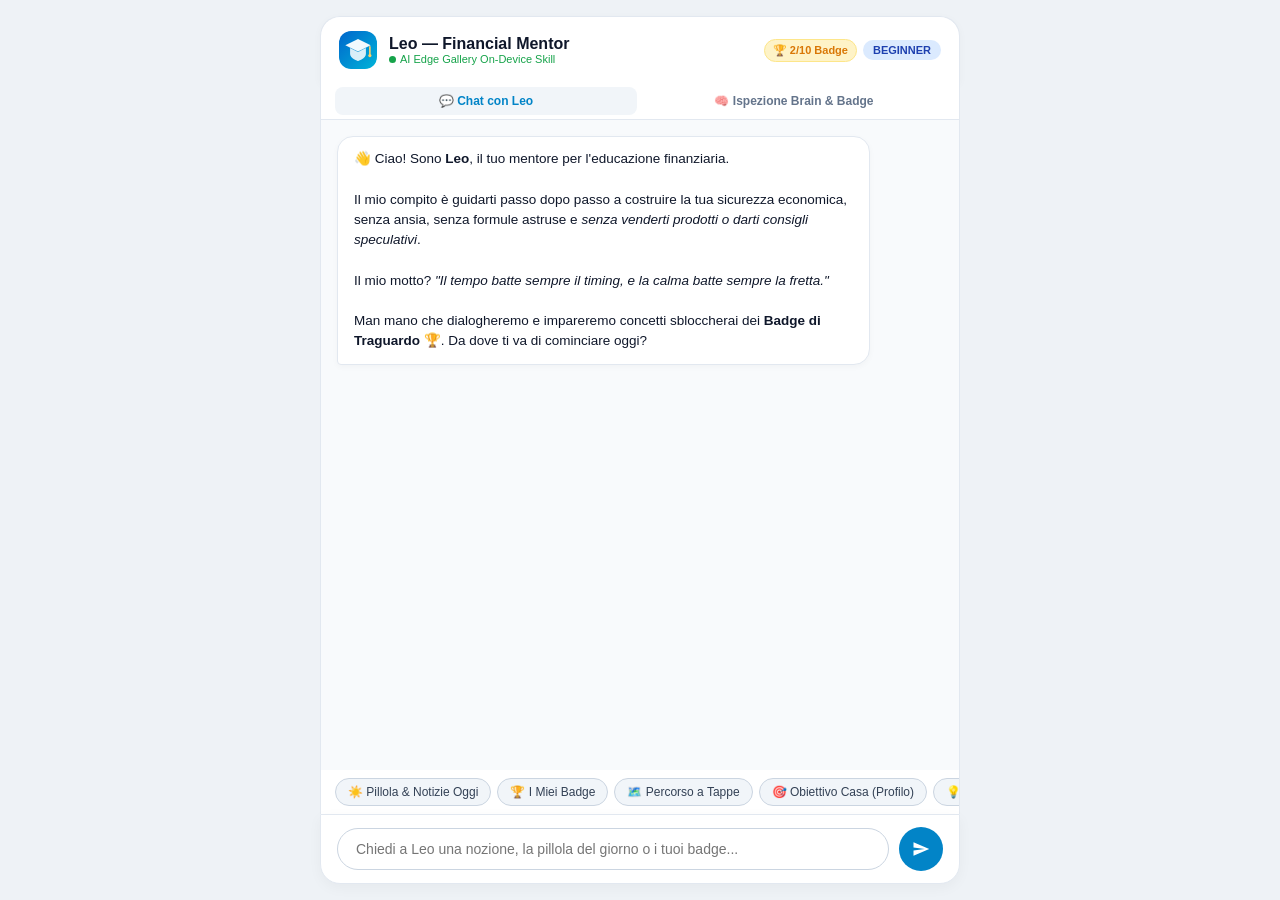
==== commit 57e5de0a: "feat: introduce Leo personality and 10 unlocked achievement badges system with interactive showcase" ====
--- a/index.html
+++ b/index.html
@@ -3,7 +3,7 @@
 <head>
   <meta charset="utf-8">
   <meta name="viewport" content="width=device-width, initial-scale=1">
-  <title>Google AI Edge Gallery — Financial Advisor Chat Simulator</title>
+  <title>Google AI Edge Gallery — Leo (Financial Mentor Simulator)</title>
   <style>
     :root {
       --bg: #eef2f6;
@@ -15,6 +15,9 @@
       --text: #0f172a;
       --muted: #64748b;
       --border: #e2e8f0;
+      --gold: #d97706;
+      --gold-bg: #fef3c7;
+      --gold-border: #fde68a;
     }
     * { box-sizing: border-box; }
     body {
@@ -27,12 +30,12 @@
       justify-content: center;
     }
     .wrapper {
-      max-width: 620px;
+      max-width: 640px;
       width: 100%;
       display: flex;
       flex-direction: column;
       height: calc(100vh - 32px);
-      max-height: 920px;
+      max-height: 940px;
     }
     .app-header {
       background: var(--card);
@@ -51,9 +54,9 @@
       gap: 12px;
     }
     .mentor-info img {
-      width: 36px;
-      height: 36px;
-      border-radius: 10px;
+      width: 38px;
+      height: 38px;
+      border-radius: 12px;
     }
     .mentor-info h2 {
       margin: 0;
@@ -74,6 +77,21 @@
       height: 7px;
       border-radius: 50%;
       background: #16a34a;
+    }
+    .header-badges {
+      display: flex;
+      gap: 6px;
+      align-items: center;
+    }
+    .badge-counter {
+      font-size: 11px;
+      font-weight: 700;
+      background: var(--gold-bg);
+      color: var(--gold);
+      padding: 4px 8px;
+      border-radius: 12px;
+      border: 1px solid var(--gold-border);
+      cursor: pointer;
     }
     .level-chip {
       font-size: 11px;
@@ -159,6 +177,26 @@
       border-radius: 6px;
       margin-top: 8px;
     }
+    .achievement-card {
+      background: linear-gradient(135deg, #fffbeb, #fef3c7);
+      border: 1.5px solid #fde68a;
+      border-radius: 12px;
+      padding: 10px 14px;
+      margin-top: 8px;
+      display: flex;
+      align-items: center;
+      gap: 10px;
+      color: #92400e;
+      animation: popIn 0.3s ease;
+    }
+    @keyframes popIn {
+      0% { transform: scale(0.9); opacity: 0; }
+      100% { transform: scale(1); opacity: 1; }
+    }
+    .achievement-icon { font-size: 24px; }
+    .achievement-title { font-weight: 700; font-size: 12px; }
+    .achievement-desc { font-size: 11px; color: #b45309; }
+
     .msg-webview-container {
       margin-top: 10px;
       border-radius: 14px;
@@ -168,7 +206,7 @@
     }
     .msg-webview {
       width: 100%;
-      height: 480px;
+      height: 500px;
       border: none;
       display: block;
       background: #ffffff;
@@ -285,50 +323,53 @@
   <!-- Header -->
   <div class="app-header">
     <div class="mentor-info">
-      <img src="skills/financial-advisor/assets/icon.svg" alt="Icona">
+      <img src="skills/financial-advisor/assets/icon.svg" alt="Leo">
       <div>
-        <h2>Financial Mentor</h2>
+        <h2>Leo — Financial Mentor</h2>
         <div class="status">AI Edge Gallery On-Device Skill</div>
       </div>
     </div>
-    <div id="levelBadge" class="level-chip">Beginner</div>
+    <div class="header-badges">
+      <div id="badgeCounter" class="badge-counter" onclick="usePrompt('Mostrami i miei badge')">🏆 <span id="badgeCount">2</span>/10 Badge</div>
+      <div id="levelBadge" class="level-chip">Beginner</div>
+    </div>
   </div>
 
   <!-- Tabs: Chat vs Debug -->
   <div class="view-tabs">
-    <button class="tab-btn active" id="tabChatBtn" onclick="switchView('chat')">💬 Chat & Prompt</button>
-    <button class="tab-btn" id="tabDebugBtn" onclick="switchView('debug')">🧠 Ispezione Brain & Profilo</button>
+    <button class="tab-btn active" id="tabChatBtn" onclick="switchView('chat')">💬 Chat con Leo</button>
+    <button class="tab-btn" id="tabDebugBtn" onclick="switchView('debug')">🧠 Ispezione Brain & Badge</button>
   </div>
 
   <!-- CHAT VIEW -->
   <div id="chatView" style="display: flex; flex-direction: column; flex: 1; min-height: 0;">
     <div class="chat-box" id="chatBox">
       <div class="msg ai">
-        👋 Ciao! Sono il tuo <strong>Financial Mentor</strong> con memoria persistente (Brain) e guida empatica (Soul).<br><br>
-        Puoi usarmi per:<br>
-        1. <strong>Domande spot</strong>: chiedimi qualsiasi cosa (aggiornerò il tuo profilo e adatterò il mio linguaggio).<br>
-        2. <strong>Percorso formativo a tappe</strong>: segui la roadmap su misura per passare da principiante ad avanzato.<br>
-        3. <strong>Pillole del giorno</strong>: micro-concetto quotidiano e notizie economiche spiegate con l'impatto sul tuo profilo.<br><br>
-        Di cosa vorresti parlare oggi?
+        👋 Ciao! Sono <strong>Leo</strong>, il tuo mentore per l'educazione finanziaria.<br><br>
+        Il mio compito è guidarti passo dopo passo a costruire la tua sicurezza economica, senza ansia, senza formule astruse e <em>senza venderti prodotti o darti consigli speculativi</em>.<br><br>
+        Il mio motto? <em>"Il tempo batte sempre il timing, e la calma batte sempre la fretta."</em><br><br>
+        Man mano che dialogheremo e impareremo concetti sbloccherai dei <strong>Badge di Traguardo 🏆</strong>. Da dove ti va di cominciare oggi?
       </div>
     </div>
 
     <!-- Quick Prompt Chips -->
     <div class="chips-bar">
-      <div class="chip" onclick="usePrompt('Dammi la pillola del giorno e spiegami le notizie economiche rilevanti per me')">☀️ Pillola & Notizie del Giorno</div>
+      <div class="chip" onclick="usePrompt('Dammi la pillola del giorno e spiegami le notizie economiche rilevanti per me')">☀️ Pillola & Notizie Oggi</div>
+      <div class="chip" onclick="usePrompt('Quali badge ho guadagnato finora?')">🏆 I Miei Badge</div>
       <div class="chip" onclick="usePrompt('Mostrami il mio percorso di apprendimento a tappe')">🗺️ Percorso a Tappe</div>
-      <div class="chip" onclick="usePrompt('Ho 30 anni, vorrei comprare casa tra 7 anni e creare un fondo emergenza. Come inizio?')">🎯 Profilazione: Obiettivo Casa</div>
-      <div class="chip" onclick="usePrompt('Spiegami cos\'è l\'interesse composto con un\'analogia')">💡 Interesse Composto</div>
+      <div class="chip" onclick="usePrompt('Ho 30 anni, vorrei comprare casa tra 7 anni e creare un fondo emergenza. Come inizio?')">🎯 Obiettivo Casa (Profilo)</div>
+      <div class="chip" onclick="usePrompt('Spiegami cos\'è l\'interesse composto con la metafora della palla di neve')">💡 Interesse Composto</div>
       <div class="chip" onclick="usePrompt('Cosa sono gli ETF e perché tutti ne parlano?')">🛒 Cos'è un ETF</div>
+      <div class="chip" onclick="usePrompt('I mercati stanno crollando, devo vendere tutto?')">📉 Crollo Mercati (Mente Zen)</div>
       <div class="chip" onclick="usePrompt('In cosa dovrei investire i miei 10.000€?')">⚠️ In cosa investire? (Test No-Advice)</div>
-      <div class="chip" onclick="usePrompt('Mostrami i miei progressi')">📊 Dashboard Completa</div>
+      <div class="chip" onclick="usePrompt('Mostrami la dashboard completa')">📊 Dashboard Completa</div>
       <div class="chip" onclick="usePrompt('Azzera la mia memoria')">🔄 Azzera Memoria</div>
     </div>
 
     <!-- Prompt Input Form -->
     <form class="input-bar" id="promptForm" onsubmit="handleSend(event)">
-      <input type="text" id="promptInput" class="prompt-input" placeholder="Fai una domanda, chiedi la pillola del giorno o il tuo percorso..." autocomplete="off">
-      <button type="submit" class="send-btn" title="Invia prompt">
+      <input type="text" id="promptInput" class="prompt-input" placeholder="Chiedi a Leo una nozione, la pillola del giorno o i tuoi badge..." autocomplete="off">
+      <button type="submit" class="send-btn" title="Invia prompt a Leo">
         <svg viewBox="0 0 24 24"><path d="M2.01 21L23 12 2.01 3 2 10l15 2-15 2z"/></svg>
       </button>
     </form>
@@ -336,14 +377,14 @@
 
   <!-- DEBUG VIEW -->
   <div id="debugView" class="debug-view">
-    <h3 style="margin-top:0;">🧠 Ispezione Stato Brain (`localStorage`)</h3>
+    <h3 style="margin-top:0;">🧠 Ispezione Stato Brain di Leo (`localStorage`)</h3>
     <p style="color:var(--muted); font-size:12px;">
-      Stato del Brain a lungo termine sincronizzato tramite <code>scripts/index.html</code>.
+      Memoria persistente, badge tracciati e profilo salvato in <code>scripts/index.html</code>.
     </p>
     <div class="debug-actions">
       <button class="debug-btn" onclick="callBrainRaw('load_memory')">🔄 Ricarica Memoria</button>
-      <button class="debug-btn" onclick="callBrainRaw('get_learning_path')">🗺️ Ispeziona Percorso</button>
-      <button class="debug-btn" onclick="callBrainRaw('get_daily_pill')">☀️ Ispeziona Pillola Oggi</button>
+      <button class="debug-btn" onclick="callBrainRaw('get_badges')">🏆 Ispeziona Badge</button>
+      <button class="debug-btn" onclick="callBrainRaw('get_learning_path')">🗺️ Ispeziona Roadmap</button>
       <button class="debug-btn" onclick="callBrainRaw('reset_memory')">🗑️ Resetta Tutto</button>
     </div>
     <div class="debug-log" id="debugLog">Inizializzazione sandbox Brain in corso...</div>
@@ -355,7 +396,7 @@
 
 <script>
   let sandboxReady = false;
-  let brainState = { current_level: 'beginner', user_profile: {}, concepts_already_learned: [] };
+  let brainState = { current_level: 'beginner', user_profile: {}, concepts_already_learned: [], badges: {} };
 
   function onSandboxReady() {
     sandboxReady = true;
@@ -379,6 +420,11 @@
         const badge = document.getElementById('levelBadge');
         badge.textContent = brainState.current_level || 'beginner';
         badge.className = `level-chip ${brainState.current_level || 'beginner'}`;
+        
+        if (brainState.badges) {
+          document.getElementById('badgeCount').textContent = brainState.badges.earned_count || 0;
+        }
+
         document.getElementById('debugLog').textContent = JSON.stringify(brainState, null, 2);
       }
     } catch (e) {
@@ -408,10 +454,10 @@
     input.value = '';
     appendMessage(prompt, 'user');
 
-    const thinkingId = appendMessage('<em>Il Financial Mentor sta consultando il Brain e formulando la risposta...</em>', 'ai');
+    const thinkingId = appendMessage('<em>Leo sta riflettendo e consultando il suo Brain...</em>', 'ai');
 
     try {
-      const replyObj = await simulateMentorSoul(prompt);
+      const replyObj = await simulateLeoMentor(prompt);
       document.getElementById(thinkingId).remove();
       appendAiResponse(replyObj);
       syncBrain();
@@ -440,8 +486,23 @@
 
     let content = `<div>${response.text}</div>`;
 
+    // Achievement badges alerts
+    if (response.newBadges && response.newBadges.length > 0) {
+      response.newBadges.forEach(b => {
+        content += `
+          <div class="achievement-card">
+            <div class="achievement-icon">${b.icon}</div>
+            <div>
+              <div class="achievement-title">🏆 NUOVO BADGE SBLOCCATO: ${b.title}!</div>
+              <div class="achievement-desc">${b.desc}</div>
+            </div>
+          </div>
+        `;
+      });
+    }
+
     if (response.brainNote) {
-      content += `<div class="badge-note">🧠 Brain & Soul: ${response.brainNote}</div>`;
+      content += `<div class="badge-note">🧠 Brain & Soul di Leo: ${response.brainNote}</div>`;
     }
 
     if (response.webviewUrl) {
@@ -457,30 +518,48 @@
     box.scrollTop = box.scrollHeight;
   }
 
-  // Motore di simulazione Soul & Brain conforme a SKILL.md
-  async function simulateMentorSoul(prompt) {
+  // Motore di simulazione Soul & Brain di Leo conforme a SKILL.md
+  async function simulateLeoMentor(prompt) {
     const p = prompt.toLowerCase();
 
-    // 1. PILLOLA DEL GIORNO & NOTIZIA ECONOMICA
-    if (p.includes('pillola') || p.includes('notizi') || p.includes('oggi') && (p.includes('giorno') || p.includes('imparare'))) {
+    // 1. BACHECA DEI BADGE
+    if (p.includes('badge') || p.includes('trofei') || p.includes('conquistati')) {
+      const bRes = await invokeBrain({ action: 'get_badges' });
+      const bData = JSON.parse(bRes.result);
+      const hubRes = await invokeBrain({ action: 'view_hub' });
+      const webviewUrl = 'skills/financial-advisor/assets/' + hubRes.webview.url.replace(/^..\//, '').replace(/^assets\//, '');
+
+      return {
+        text: `🏆 <strong>La tua Bacheca dei Trofei!</strong><br><br>
+        Finora hai conquistato <strong>${bData.earned_count}</strong> badge su <strong>${bData.total}</strong>.<br><br>
+        Ogni volta che fai domande intelligenti su nuovi temi, definisci obiettivi o esplori le notizie, sblocchi nuovi riconoscimenti per la tua crescita finanziaria. Guarda qui sotto la tua bacheca interattiva:`,
+        webviewUrl: webviewUrl,
+        brainNote: 'Bacheca badge visualizzata da Leo'
+      };
+    }
+
+    // 2. PILLOLA DEL GIORNO & NOTIZIA ECONOMICA
+    if (p.includes('pillola') || p.includes('notizi') || (p.includes('oggi') && (p.includes('giorno') || p.includes('imparare')))) {
       const pillRes = await invokeBrain({ action: 'get_daily_pill' });
       const pillData = JSON.parse(pillRes.result);
       const hubRes = await invokeBrain({ action: 'view_hub' });
       const webviewUrl = 'skills/financial-advisor/assets/' + hubRes.webview.url.replace(/^..\//, '').replace(/^assets\//, '');
 
       return {
-        text: `☀️ <strong>Pillola del Giorno — ${pillData.date}</strong><br><br>
+        text: `☀️ <strong>La Pillola del Giorno di Leo — ${pillData.date}</strong><br><br>
         💡 <strong>Concetto Chiave: ${pillData.concept_pill.title}</strong><br>
         ${pillData.concept_pill.explanation}<br><br>
         📰 <strong>Attualità Economica: ${pillData.market_news_context.headline}</strong><br>
         ${pillData.market_news_context.tailored_impact}<br><br>
-        <span style="font-size:12px; color:var(--muted);">${pillData.market_news_context.for_profile}</span>`,
+        <span style="font-size:12px; color:var(--muted);">${pillData.market_news_context.for_profile}</span><br><br>
+        <em>— Leo: "Un piccolo passo al giorno costruisce la tua serenità di domani."</em>`,
         webviewUrl: webviewUrl,
-        brainNote: 'Pillola del giorno generata e calibrata sul tuo profilo.'
-      };
-    }
-
-    // 2. PERCORSO DI APPRENDIMENTO (Learning Path)
+        newBadges: pillData.newly_unlocked_badges || [],
+        brainNote: 'Pillola del giorno generata e verificato badge Costanza'
+      };
+    }
+
+    // 3. ROADMAP / PERCORSO A TAPPE
     if (p.includes('percorso') || p.includes('tappe') || p.includes('roadmap') || p.includes('modul')) {
       const pathRes = await invokeBrain({ action: 'get_learning_path' });
       const pathData = JSON.parse(pathRes.result);
@@ -489,135 +568,166 @@
       const webviewUrl = 'skills/financial-advisor/assets/' + hubRes.webview.url.replace(/^..\//, '').replace(/^assets\//, '');
 
       return {
-        text: `🗺️ <strong>Il Tuo Percorso di Apprendimento</strong> (Progresso: ${pathData.progress_percent}%)<br><br>
-        Sei al livello <strong>${pathData.current_level.toUpperCase()}</strong>. Hai padroneggiato <strong>${pathData.completed_modules}</strong> moduli su ${pathData.total_modules}.<br><br>
-        🎯 <strong>Tappa attuale suggerita per te:</strong><br>
-        <strong>${currentMod ? currentMod.title : 'Ottimo lavoro!'}</strong>: ${currentMod ? currentMod.desc : 'Hai completato tutti i moduli!'}<br><br>
-        Ecco la tua mappa interattiva con tutti i moduli sbloccati e futuri:`,
+        text: `🗺️ <strong>Il Tuo Percorso Formativo con Leo</strong> (Progresso: ${pathData.progress_percent}%)<br><br>
+        Sei al livello <strong>${pathData.current_level.toUpperCase()}</strong>. Hai conquistato <strong>${pathData.completed_modules}</strong> tappe su ${pathData.total_modules}.<br><br>
+        🎯 <strong>Prossima tappa raccomandata:</strong><br>
+        <strong>${currentMod ? currentMod.title : 'Curriculum Completato!'}</strong>: ${currentMod ? currentMod.desc : 'Sei un maestro della finanza personale!'}<br><br>
+        Ecco la tua mappa interattiva:`,
         webviewUrl: webviewUrl,
-        brainNote: `Curriculum interrogato: modulo corrente "${currentMod ? currentMod.title : 'Done'}"`
-      };
-    }
-
-    // 3. DOMANDA SPOT CON PROFILAZIONE (Es. età, casa, orizzonte temporale)
-    if (p.includes('anni') || p.includes('casa') || p.includes('fondo') || p.includes('orizzonte') || p.includes('stipendio') || p.includes('risparmiare')) {
-      // Estrai dettagli per aggiornare il profilo
-      let detectedGoal = p.includes('casa') ? 'Acquisto casa' : 'Pianificazione personale';
+        brainNote: 'Roadmap interrogata e registrata nel Brain'
+      };
+    }
+
+    // 4. INTERESSE COMPOSTO (Trigger badge Effetto Valanga)
+    if (p.includes('interesse composto') || p.includes('compounding')) {
+      const upd = await invokeBrain({
+        action: 'update_memory',
+        add_concepts: ['interesse composto'],
+        new_level: 'intermediate',
+        summary: 'Appreso il concetto di interesse composto con la metafora della palla di neve.'
+      });
+      const parsedUpd = JSON.parse(upd.result);
+
+      return {
+        text: `⛄ <strong>L'Interesse Composto: l'effetto valanga</strong><br><br>
+        Immagina di lanciare una piccola palla di neve da una cima innevata. All'inizio è minuscola. Ma rotolando raccoglie altra neve: più superficie ha, più neve attacca a ogni giro.<br><br>
+        In finanza funziona allo stesso modo: se investi 1.000€ e guadagni il 5% (50€), l'anno dopo il 5% non lo calcoli su 1.000€, ma su 1.050€. All'inizio la differenza sembra trascurabile, ma dopo 15, 20 o 30 anni, i rendimenti generati dai vecchi rendimenti superano di gran lunga i soldi versati di tasca tua!<br><br>
+        <em>— Leo: "Il tempo è la leva più democratica e potente che esista. Usiamolo a nostro favore!"</em>`,
+        newBadges: parsedUpd.newly_unlocked_badges || [],
+        brainNote: 'Concetto "interesse composto" registrato. Badge Effetto Valanga verificato.'
+      };
+    }
+
+    // 5. ETF (Trigger badge Carrello Globale)
+    if (p.includes('etf')) {
+      const upd = await invokeBrain({
+        action: 'update_memory',
+        add_concepts: ['etf', 'costi e ter'],
+        summary: 'Spiegati gli ETF come carrello della spesa diversificato e la replica passiva.'
+      });
+      const parsedUpd = JSON.parse(upd.result);
+
+      return {
+        text: `🛒 <strong>Cos'è un ETF? L'analogia del carrello della spesa</strong><br><br>
+        Pensa a un ETF come a un carrello della spesa che contiene automaticamente una piccola porzione di 3.000 grandi aziende di tutto il pianeta.<br><br>
+        Perché è rivoluzionario per noi piccoli risparmiatori?<br>
+        1. <strong>Diversificazione istantanea:</strong> se un'azienda fallisce, il tuo carrello non se ne accorge nemmeno.<br>
+        2. <strong>Costi microscopici (TER):</strong> spesso meno dello 0,2% all'anno, contro il 2%-3% dei fondi attivi tradizionali proposti dalle banche che erodono il tuo capitale.<br>
+        3. <strong>Semplicità:</strong> non devi passare le giornate a guardare grafici in borsa. Compri l'economia globale e lasci fare al tempo.<br><br>
+        <em>— Leo: "Non cercare l'ago nel pagliaio: compra tutto il pagliaio!"</em>`,
+        newBadges: parsedUpd.newly_unlocked_badges || [],
+        brainNote: 'Concetti "etf" e "costi e ter" registrati. Badge Carrello Globale sbloccato.'
+      };
+    }
+
+    // 6. CROLLO DEI MERCATI / PANICO (Trigger badge Mente Zen)
+    if (p.includes('crollo') || p.includes('crollando') || p.includes('vendere') || p.includes('paura') || p.includes('rosso')) {
+      const upd = await invokeBrain({
+        action: 'update_memory',
+        volatility_discussed: true,
+        add_note: 'Gestita ansia da volatilità di mercato: ricordata la natura ciclica dei mercati',
+        summary: 'Educazione alla gestione delle perdite non realizzate e alla disciplina del PAC.'
+      });
+      const parsedUpd = JSON.parse(upd.result);
+
+      return {
+        text: `🧘 <strong>Frena, respira con me e guardiamo il quadro d'insieme</strong><br><br>
+        Vedere i mercati scendere fa paura. È una reazione umana istintiva chiamata <em>Loss Aversion</em>. Ma ricorda tre insegnamenti fondamentali:<br><br>
+        1. <strong>Una perdita è reale solo se vendi:</strong> finché non vendi le tue quote, possiedi esattamente lo stesso pezzo di aziende mondiali.<br>
+        2. <strong>La volatilità è il pedaggio dell'autostrada:</strong> non esiste crescita nel lungo periodo senza oscillazioni nel breve. Nei decenni passati i mercati hanno superato pandemie, guerre e crisi tornando sempre a crescere.<br>
+        3. <strong>I saldi del supermercato:</strong> se hai un PAC mensile, quando i mercati scendono stai acquistando quote a prezzo di sconto!<br><br>
+        <em>— Leo: "Il tuo compito non è prevedere il meteo, ma costruire un tetto solido. Stai sereno."</em>`,
+        newBadges: parsedUpd.newly_unlocked_badges || [],
+        brainNote: 'Attivato scudo psicologico anti-panico. Badge Mente Zen verificato.'
+      };
+    }
+
+    // 7. PROFILAZIONE: OBIETTIVO CASA / ETÀ (Trigger badge Bussola Accesa)
+    if (p.includes('anni') || p.includes('casa') || p.includes('fondo') || p.includes('orizzonte') || p.includes('stipendio')) {
+      let detectedGoal = p.includes('casa') ? 'Acquisto prima casa' : 'Sicurezza personale';
       let detectedHorizon = p.includes('casa') ? 'Medio termine (5-7 anni)' : 'Lungo termine (> 10 anni)';
       let detectedAge = p.match(/\b\d{2}\b/) ? p.match(/\b\d{2}\b/)[0] + ' anni' : '30 circa';
 
-      await invokeBrain({
+      const upd = await invokeBrain({
         action: 'update_memory',
         profile_update: {
           age_range: detectedAge,
-          goals: ['Creare fondo emergenza', detectedGoal],
+          goals: ['Fondo emergenza', detectedGoal],
           time_horizon: detectedHorizon
         },
-        add_note: `Utente ha condiviso: età ${detectedAge}, obiettivo ${detectedGoal}, orizzonte ${detectedHorizon}.`,
-        summary: `Condiviso profilo personale per pianificazione verso ${detectedGoal}.`
+        add_note: `Profilo condiviso: età ${detectedAge}, obiettivo ${detectedGoal}, orizzonte ${detectedHorizon}`,
+        summary: `Impostata pianificazione per ${detectedGoal} con orizzonte ${detectedHorizon}.`
       });
-
-      return {
-        text: `🎯 <strong>Ho aggiornato il tuo profilo nel Brain!</strong><br><br>
-        Pianificare con un orizzonte di <strong>${detectedHorizon}</strong> e l'obiettivo di <strong>${detectedGoal}</strong> è fantastico perché ci dà una bussola precisa.<br><br>
-        Ecco la strategia metodologica a 3 pilastri adatta al tuo caso:<br>
-        1. <strong>La cassa di riserva (breve termine):</strong> per le spese impreviste, tieni 3-6 mesi di spese su un <em>Conto Deposito</em> svincolabile, non sul conto corrente dove l'inflazione le consuma.<br>
-        2. <strong>L'obiettivo casa (${detectedHorizon}):</strong> non è un orizzonte abbastanza lungo per rischiare oscillazioni forti sull'azionario. Qui si usano strumenti a capitale protetto o obbligazioni a scadenza prefissata (es. BTP o BOT) che scadono esattamente quando ti servirà l'anticipo.<br>
-        3. <strong>Il futuro a lungo termine (> 10 anni):</strong> la parte che non ti serve per la casa può iniziare a sfruttare l'interesse composto con un PAC su ETF globali.<br><br>
-        Vuoi approfondire il primo pilastro (il Fondo di Emergenza) o capire come funzionano le scadenze obbligazionarie?`,
-        brainNote: `Profilo aggiornato: età ${detectedAge}, orizzonte ${detectedHorizon}, obiettivo ${detectedGoal}. Soul adattata.`
-      };
-    }
-
-    // 4. REGOLA ZERO: No Investment Advice
+      const parsedUpd = JSON.parse(upd.result);
+
+      return {
+        text: `🎯 <strong>Che bello conoscerti meglio! Ho registrato tutto nel mio Brain.</strong><br><br>
+        Avere un obiettivo chiaro come l'<strong>${detectedGoal}</strong> con un orizzonte di <strong>${detectedHorizon}</strong> ci permette di fare una pianificazione su misura:<br><br>
+        1. <strong>Per l'anticipo della casa (${detectedHorizon}):</strong> non possiamo rischiare scossoni sul mercato azionario. Servono strumenti sicuri a scadenza fissa (come BTP o conti deposito vincolati) che scadano esattamente quando ti serviranno i soldi.<br>
+        2. <strong>Per la serenità quotidiana:</strong> 3-6 mesi di spese vive liquide nel Fondo di Emergenza.<br>
+        3. <strong>Per il futuro a lungo termine:</strong> la quota eccedente può iniziare a lavorare sui mercati globali.<br><br>
+        <em>— Leo: "Chi ha un obiettivo e un piano non teme le onde."</em>`,
+        newBadges: parsedUpd.newly_unlocked_badges || [],
+        brainNote: `Profilo salvato: ${detectedGoal}, orizzonte ${detectedHorizon}. Badge Bussola Accesa sbloccato.`
+      };
+    }
+
+    // 8. REGOLA ZERO: No Investment Advice (Trigger badge Scudo Anti-FOMO)
     if (p.includes('in cosa dovrei investire') || p.includes('dove investire') || p.includes('consigliami') || p.includes('comprare') || p.includes('crypto')) {
-      await invokeBrain({
+      const upd = await invokeBrain({
         action: 'update_memory',
-        add_note: 'Richiesta di consigli di acquisto diretti: applicata Regola Zero (educazione finanziaria pura)',
+        fomo_triggered: true,
+        add_note: 'Richiesta di consigli di acquisto diretti: ricordata la Regola Zero (educazione finanziaria pura)',
         summary: 'Chiarita la differenza tra educazione concettuale e consulenza finanziaria autorizzata.'
       });
-
-      return {
-        text: `🛡️ <strong>Regola etica fondamentale:</strong> Come tuo mentore didattico, <em>non fornisco consigli personalizzati su quali singoli titoli azionari o crypto comprare</em>.<br><br>
-        Il mio compito è darti gli occhiali per capire i meccanismi:<br>
-        • La differenza tra prestare denaro (obbligazioni) o diventare socio (azioni).<br>
-        • Come i costi di gestione (TER) possono mangiarsi fino al 30% del tuo rendimento a 20 anni.<br>
-        • Come proteggerti dai bias emotivi.<br><br>
-        Per decisioni di investimento specifiche sul tuo patrimonio, è fondamentale rivolgersi a un consulente finanziario indipendente abilitato. Vuoi che vediamo insieme come funziona l'impatto dei costi o la diversificazione?`,
-        brainNote: 'Trigger No-Advice rispettato. Principi pedagogici illustrati.'
-      };
-    }
-
-    // 5. INTERESSE COMPOSTO
-    if (p.includes('interesse composto') || p.includes('compounding')) {
-      await invokeBrain({
-        action: 'update_memory',
-        add_concepts: ['interesse composto'],
-        new_level: 'intermediate',
-        summary: 'Appreso il concetto di interesse composto attraverso la metafora della palla di neve.'
-      });
-
-      return {
-        text: `⛄ <strong>L'Interesse Composto: l'effetto valanga</strong><br><br>
-        Immagina di lanciare una piccola palla di neve dalla cima di una montagna. All'inizio cresce lentamente. Ma rotolando, la neve si attacca a quella già accumulata: più diventa grande, più neve raccoglie ad ogni giro.<br><br>
-        In finanza accade lo stesso: se hai 1.000€ e guadagni il 5% (50€), l'anno successivo il 5% lo guadagni su 1.050€. Dopo 20 o 30 anni, i rendimenti generati dai rendimenti precedenti superano di gran lunga i soldi versati di tasca tua!<br><br>
-        Ho segnato <strong>Interesse Composto</strong> come concetto assimilato nella tua roadmap!`,
-        brainNote: 'Concetto "interesse composto" memorizzato. Livello aggiornato.'
-      };
-    }
-
-    // 6. ETF
-    if (p.includes('etf')) {
-      await invokeBrain({
-        action: 'update_memory',
-        add_concepts: ['etf', 'costi e ter'],
-        summary: 'Spiegata la struttura degli ETF come carrello della spesa diversificato e la gestione passiva.'
-      });
-
-      return {
-        text: `🛒 <strong>Cos'è un ETF? L'analogia del carrello della spesa</strong><br><br>
-        Comprare l'azione di una singola azienda è come andare al mercato e comprare una sola cassetta di mele: se sono ammaccate, hai perso tutto.<br><br>
-        Un <strong>ETF (Exchange Traded Fund)</strong> è invece un cesto preconfezionato che contiene frazioni di 3.000 aziende di tutto il mondo. Se una va male, hai tutte le altre a sostenere il cesto.<br><br>
-        I vantaggi chiave:<br>
-        • <strong>Diversificazione automatica</strong> con poche decine di euro.<br>
-        • <strong>Costi piccolissimi (TER):</strong> spesso meno dello 0,2% all'anno contro il 2% dei fondi tradizionali venduti dalle banche.`,
-        brainNote: 'Concetti "etf" e "costi e ter" registrati nella mappa delle competenze.'
-      };
-    }
-
-    // 7. DASHBOARD
+      const parsedUpd = JSON.parse(upd.result);
+
+      return {
+        text: `🛡️ <strong>Regola Zero di Leo:</strong> Non ti dirò mai "compra questo titolo" o "investi in questa crypto".<br><br>
+        I consulenti che vendono prodotti hanno spesso conflitti d'interesse nascosti. Il mio valore per te è renderti <strong>completamente autonomo e consapevole</strong>:<br>
+        • Capire la differenza tra prestare denaro (obbligazioni) o partecipare alla crescita (azioni).<br>
+        • Riconoscere i costi nascosti che impoveriscono il rendimento.<br>
+        • Difenderti dall'illusione dei soldi facili.<br><br>
+        <em>— Leo: "Imparare a pescare vale mille volte più che farsi regalare un pesce."</em>`,
+        newBadges: parsedUpd.newly_unlocked_badges || [],
+        brainNote: 'Regola Zero applicata. Badge Scudo Anti-FOMO sbloccato.'
+      };
+    }
+
+    // 9. DASHBOARD COMPLETA
     if (p.includes('progress') || p.includes('mostra') || p.includes('dashboard') || p.includes('hub')) {
       const hubRes = await invokeBrain({ action: 'view_hub' });
       const webviewUrl = 'skills/financial-advisor/assets/' + hubRes.webview.url.replace(/^..\//, '').replace(/^assets\//, '');
       return {
-        text: `Ecco la panoramica completa: pillola odierna, roadmap dei moduli e profilo aggiornato!`,
+        text: `Ecco la tua dashboard completa: pillola del giorno, bacheca dei badge conquistati e roadmap dei moduli!`,
         webviewUrl: webviewUrl,
-        brainNote: 'Dashboard sincronizzata con il Brain.'
-      };
-    }
-
-    // 8. RESET
+        brainNote: 'Dashboard sincronizzata con il Brain di Leo.'
+      };
+    }
+
+    // 10. RESET
     if (p.includes('reset') || p.includes('azzera')) {
       const res = await invokeBrain({ action: 'reset_memory' });
       return {
-        text: res.result || 'Memoria azzerata con successo!',
-        brainNote: 'localStorage resettato'
-      };
-    }
-
-    // Fallback didattico
+        text: res.result || 'Memoria azzerata. Ripartiamo da zero insieme!',
+        brainNote: 'Stato resettato'
+      };
+    }
+
+    // Risposta generica di Leo
     await invokeBrain({
       action: 'update_memory',
       summary: `Domanda spot: "${prompt.slice(0, 45)}..."`
     });
 
     return {
-      text: `Ottimo spunto! Questa domanda tocca uno dei punti importanti per il tuo livello (<strong>${(brainState.current_level || 'beginner').toUpperCase()}</strong>).<br><br>
+      text: `Ottimo spunto di riflessione! Questa domanda tocca uno dei punti importanti per il tuo livello (<strong>${(brainState.current_level || 'beginner').toUpperCase()}</strong>).<br><br>
       Possiamo approfondirla insieme, oppure puoi chiedermi:<br>
-      • <em>"Dammi la pillola del giorno"</em> per una nozione veloce con notizia correlata.<br>
-      • <em>"Qual è il mio percorso?"</em> per vedere quale modulo affrontare dopo.<br>
-      • <em>"Mostrami la dashboard"</em> per vedere tutte le tappe.`,
-      brainNote: 'Interazione spot registrata nel diario delle sessioni.'
+      • <em>"Quali badge ho guadagnato?"</em> per vedere i tuoi trofei.<br>
+      • <em>"Dammi la pillola del giorno"</em> per una nozione veloce con notizia economica correlata.<br>
+      • <em>"Mostrami la dashboard"</em> per vedere tutte le tappe.<br><br>
+      <em>— Leo: "Ogni domanda che fai è un mattoncino in più per la tua sicurezza."</em>`,
+      brainNote: 'Domanda spot registrata nel diario delle sessioni.'
     };
   }
 
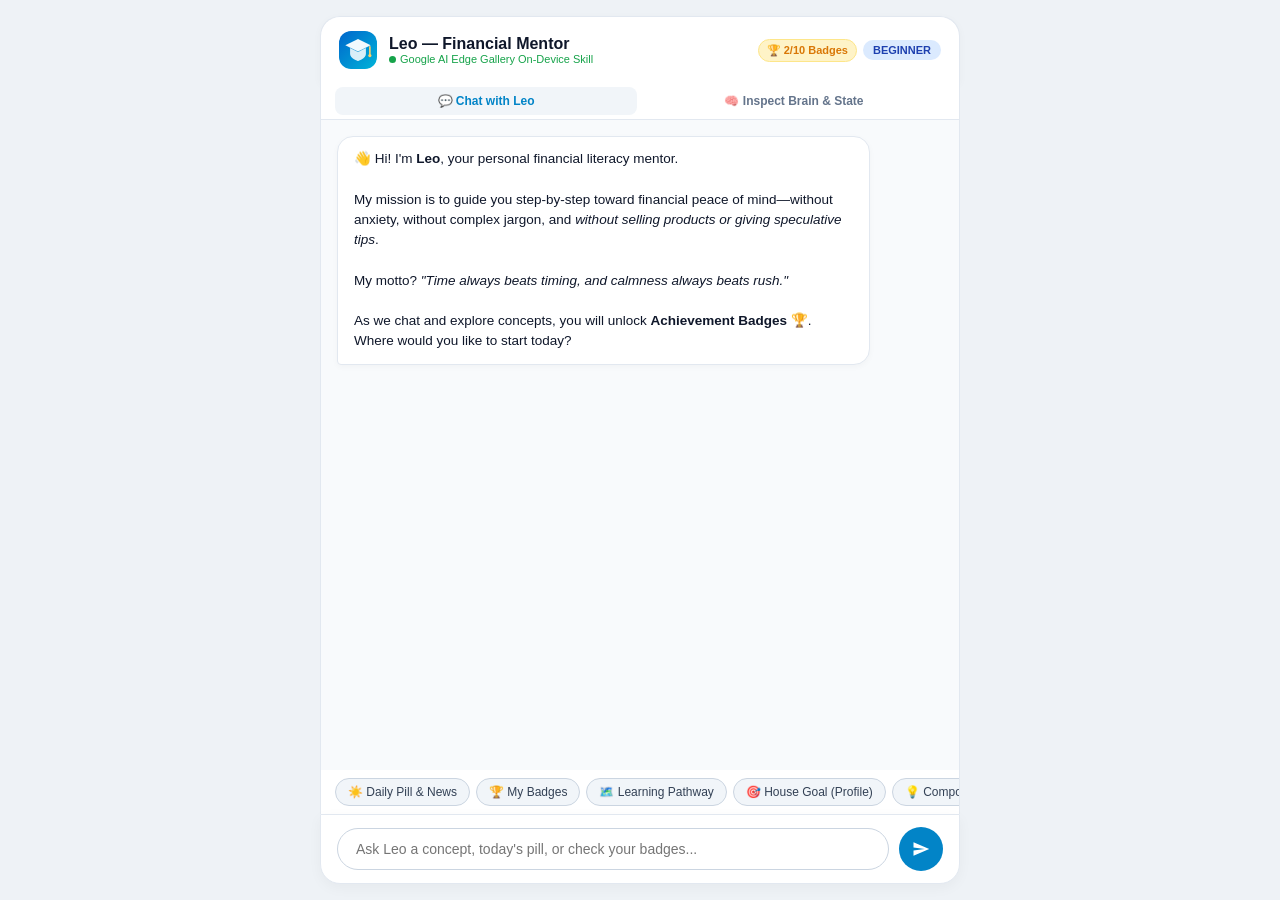
==== commit 36015cb5: "feat(i18n): localize GitHub Pages simulator, dashboard, and brain to English" ====
--- a/index.html
+++ b/index.html
@@ -1,5 +1,5 @@
 <!DOCTYPE html>
-<html lang="it">
+<html lang="en">
 <head>
   <meta charset="utf-8">
   <meta name="viewport" content="width=device-width, initial-scale=1">
@@ -206,7 +206,7 @@
     }
     .msg-webview {
       width: 100%;
-      height: 500px;
+      height: 520px;
       border: none;
       display: block;
       background: #ffffff;
@@ -326,50 +326,50 @@
       <img src="skills/financial-advisor/assets/icon.svg" alt="Leo">
       <div>
         <h2>Leo — Financial Mentor</h2>
-        <div class="status">AI Edge Gallery On-Device Skill</div>
+        <div class="status">Google AI Edge Gallery On-Device Skill</div>
       </div>
     </div>
     <div class="header-badges">
-      <div id="badgeCounter" class="badge-counter" onclick="usePrompt('Mostrami i miei badge')">🏆 <span id="badgeCount">2</span>/10 Badge</div>
+      <div id="badgeCounter" class="badge-counter" onclick="usePrompt('Show my badges')">🏆 <span id="badgeCount">2</span>/10 Badges</div>
       <div id="levelBadge" class="level-chip">Beginner</div>
     </div>
   </div>
 
   <!-- Tabs: Chat vs Debug -->
   <div class="view-tabs">
-    <button class="tab-btn active" id="tabChatBtn" onclick="switchView('chat')">💬 Chat con Leo</button>
-    <button class="tab-btn" id="tabDebugBtn" onclick="switchView('debug')">🧠 Ispezione Brain & Badge</button>
+    <button class="tab-btn active" id="tabChatBtn" onclick="switchView('chat')">💬 Chat with Leo</button>
+    <button class="tab-btn" id="tabDebugBtn" onclick="switchView('debug')">🧠 Inspect Brain & State</button>
   </div>
 
   <!-- CHAT VIEW -->
   <div id="chatView" style="display: flex; flex-direction: column; flex: 1; min-height: 0;">
     <div class="chat-box" id="chatBox">
       <div class="msg ai">
-        👋 Ciao! Sono <strong>Leo</strong>, il tuo mentore per l'educazione finanziaria.<br><br>
-        Il mio compito è guidarti passo dopo passo a costruire la tua sicurezza economica, senza ansia, senza formule astruse e <em>senza venderti prodotti o darti consigli speculativi</em>.<br><br>
-        Il mio motto? <em>"Il tempo batte sempre il timing, e la calma batte sempre la fretta."</em><br><br>
-        Man mano che dialogheremo e impareremo concetti sbloccherai dei <strong>Badge di Traguardo 🏆</strong>. Da dove ti va di cominciare oggi?
+        👋 Hi! I'm <strong>Leo</strong>, your personal financial literacy mentor.<br><br>
+        My mission is to guide you step-by-step toward financial peace of mind—without anxiety, without complex jargon, and <em>without selling products or giving speculative tips</em>.<br><br>
+        My motto? <em>"Time always beats timing, and calmness always beats rush."</em><br><br>
+        As we chat and explore concepts, you will unlock <strong>Achievement Badges 🏆</strong>. Where would you like to start today?
       </div>
     </div>
 
     <!-- Quick Prompt Chips -->
     <div class="chips-bar">
-      <div class="chip" onclick="usePrompt('Dammi la pillola del giorno e spiegami le notizie economiche rilevanti per me')">☀️ Pillola & Notizie Oggi</div>
-      <div class="chip" onclick="usePrompt('Quali badge ho guadagnato finora?')">🏆 I Miei Badge</div>
-      <div class="chip" onclick="usePrompt('Mostrami il mio percorso di apprendimento a tappe')">🗺️ Percorso a Tappe</div>
-      <div class="chip" onclick="usePrompt('Ho 30 anni, vorrei comprare casa tra 7 anni e creare un fondo emergenza. Come inizio?')">🎯 Obiettivo Casa (Profilo)</div>
-      <div class="chip" onclick="usePrompt('Spiegami cos\'è l\'interesse composto con la metafora della palla di neve')">💡 Interesse Composto</div>
-      <div class="chip" onclick="usePrompt('Cosa sono gli ETF e perché tutti ne parlano?')">🛒 Cos'è un ETF</div>
-      <div class="chip" onclick="usePrompt('I mercati stanno crollando, devo vendere tutto?')">📉 Crollo Mercati (Mente Zen)</div>
-      <div class="chip" onclick="usePrompt('In cosa dovrei investire i miei 10.000€?')">⚠️ In cosa investire? (Test No-Advice)</div>
-      <div class="chip" onclick="usePrompt('Mostrami la dashboard completa')">📊 Dashboard Completa</div>
-      <div class="chip" onclick="usePrompt('Azzera la mia memoria')">🔄 Azzera Memoria</div>
+      <div class="chip" onclick="usePrompt('Give me today's daily pill and explain relevant economic news for me')">☀️ Daily Pill & News</div>
+      <div class="chip" onclick="usePrompt('Which badges have I earned so far?')">🏆 My Badges</div>
+      <div class="chip" onclick="usePrompt('Show me my step-by-step learning roadmap')">🗺️ Learning Pathway</div>
+      <div class="chip" onclick="usePrompt('I am 30, want to buy a house in 7 years, and need an emergency fund. How do I start?')">🎯 House Goal (Profile)</div>
+      <div class="chip" onclick="usePrompt('Explain compound interest using the snowball metaphor')">💡 Compound Interest</div>
+      <div class="chip" onclick="usePrompt('What are ETFs and why is everyone talking about them?')">🛒 What is an ETF</div>
+      <div class="chip" onclick="usePrompt('Markets are crashing, should I sell everything?')">📉 Market Crash (Zen Mind)</div>
+      <div class="chip" onclick="usePrompt('Where should I invest my $10,000?')">⚠️ Where to invest? (No-Advice Test)</div>
+      <div class="chip" onclick="usePrompt('Show me the full dashboard')">📊 Full Dashboard</div>
+      <div class="chip" onclick="usePrompt('Reset my memory')">🔄 Reset Memory</div>
     </div>
 
     <!-- Prompt Input Form -->
     <form class="input-bar" id="promptForm" onsubmit="handleSend(event)">
-      <input type="text" id="promptInput" class="prompt-input" placeholder="Chiedi a Leo una nozione, la pillola del giorno o i tuoi badge..." autocomplete="off">
-      <button type="submit" class="send-btn" title="Invia prompt a Leo">
+      <input type="text" id="promptInput" class="prompt-input" placeholder="Ask Leo a concept, today's pill, or check your badges..." autocomplete="off">
+      <button type="submit" class="send-btn" title="Send prompt to Leo">
         <svg viewBox="0 0 24 24"><path d="M2.01 21L23 12 2.01 3 2 10l15 2-15 2z"/></svg>
       </button>
     </form>
@@ -377,21 +377,21 @@
 
   <!-- DEBUG VIEW -->
   <div id="debugView" class="debug-view">
-    <h3 style="margin-top:0;">🧠 Ispezione Stato Brain di Leo (`localStorage`)</h3>
+    <h3 style="margin-top:0;">🧠 Inspect Leo's Brain State (`localStorage`)</h3>
     <p style="color:var(--muted); font-size:12px;">
-      Memoria persistente, badge tracciati e profilo salvato in <code>scripts/index.html</code>.
+      Persistent on-device memory, badges, and user profile tracked in <code>scripts/index.html</code>.
     </p>
     <div class="debug-actions">
-      <button class="debug-btn" onclick="callBrainRaw('load_memory')">🔄 Ricarica Memoria</button>
-      <button class="debug-btn" onclick="callBrainRaw('get_badges')">🏆 Ispeziona Badge</button>
-      <button class="debug-btn" onclick="callBrainRaw('get_learning_path')">🗺️ Ispeziona Roadmap</button>
-      <button class="debug-btn" onclick="callBrainRaw('reset_memory')">🗑️ Resetta Tutto</button>
+      <button class="debug-btn" onclick="callBrainRaw('load_memory')">🔄 Reload Memory</button>
+      <button class="debug-btn" onclick="callBrainRaw('get_badges')">🏆 Inspect Badges</button>
+      <button class="debug-btn" onclick="callBrainRaw('get_learning_path')">🗺️ Inspect Roadmap</button>
+      <button class="debug-btn" onclick="callBrainRaw('reset_memory')">🗑️ Reset Everything</button>
     </div>
-    <div class="debug-log" id="debugLog">Inizializzazione sandbox Brain in corso...</div>
+    <div class="debug-log" id="debugLog">Initializing Brain sandbox...</div>
   </div>
 </div>
 
-<!-- Headless sandbox della skill -->
+<!-- Headless sandbox of the skill -->
 <iframe id="skillSandbox" src="skills/financial-advisor/scripts/index.html" style="display:none;" onload="onSandboxReady()"></iframe>
 
 <script>
@@ -406,7 +406,7 @@
   async function invokeBrain(payload) {
     const sandbox = document.getElementById('skillSandbox').contentWindow;
     if (!sandbox || !sandbox.ai_edge_gallery_get_result) {
-      throw new Error('Runtime della skill non pronto.');
+      throw new Error('Skill runtime is not ready.');
     }
     const raw = await sandbox.ai_edge_gallery_get_result(JSON.stringify(payload));
     return JSON.parse(raw);
@@ -414,7 +414,7 @@
 
   async function syncBrain() {
     try {
-      const res = await invokeBrain({ action: 'load_memory' });
+      const res = await invokeBrain({ action: 'load_memory', lang: 'en' });
       if (res && res.result) {
         brainState = JSON.parse(res.result);
         const badge = document.getElementById('levelBadge');
@@ -454,7 +454,7 @@
     input.value = '';
     appendMessage(prompt, 'user');
 
-    const thinkingId = appendMessage('<em>Leo sta riflettendo e consultando il suo Brain...</em>', 'ai');
+    const thinkingId = appendMessage('<em>Leo is thinking and consulting his Brain...</em>', 'ai');
 
     try {
       const replyObj = await simulateLeoMentor(prompt);
@@ -463,7 +463,7 @@
       syncBrain();
     } catch (err) {
       document.getElementById(thinkingId).remove();
-      appendMessage('⚠️ Si è verificato un errore: ' + err.message, 'ai');
+      appendMessage('⚠️ An error occurred: ' + err.message, 'ai');
     }
   }
 
@@ -493,8 +493,8 @@
           <div class="achievement-card">
             <div class="achievement-icon">${b.icon}</div>
             <div>
-              <div class="achievement-title">🏆 NUOVO BADGE SBLOCCATO: ${b.title}!</div>
-              <div class="achievement-desc">${b.desc}</div>
+              <div class="achievement-title">🏆 NEW BADGE UNLOCKED: ${b.title_en || b.title}!</div>
+              <div class="achievement-desc">${b.desc_en || b.desc}</div>
             </div>
           </div>
         `;
@@ -502,7 +502,7 @@
     }
 
     if (response.brainNote) {
-      content += `<div class="badge-note">🧠 Brain & Soul di Leo: ${response.brainNote}</div>`;
+      content += `<div class="badge-note">🧠 Leo's Brain & Soul: ${response.brainNote}</div>`;
     }
 
     if (response.webviewUrl) {
@@ -518,221 +518,236 @@
     box.scrollTop = box.scrollHeight;
   }
 
-  // Motore di simulazione Soul & Brain di Leo conforme a SKILL.md
+  // Simulation Engine of Leo Soul & Brain
   async function simulateLeoMentor(prompt) {
     const p = prompt.toLowerCase();
 
-    // 1. BACHECA DEI BADGE
-    if (p.includes('badge') || p.includes('trofei') || p.includes('conquistati')) {
-      const bRes = await invokeBrain({ action: 'get_badges' });
+    // 1. TROPHY SHOWCASE
+    if (p.includes('badge') || p.includes('troph') || p.includes('trofei') || p.includes('conquistati')) {
+      const bRes = await invokeBrain({ action: 'get_badges', lang: 'en' });
       const bData = JSON.parse(bRes.result);
-      const hubRes = await invokeBrain({ action: 'view_hub' });
+      const hubRes = await invokeBrain({ action: 'view_hub', lang: 'en' });
       const webviewUrl = 'skills/financial-advisor/assets/' + hubRes.webview.url.replace(/^..\//, '').replace(/^assets\//, '');
 
       return {
-        text: `🏆 <strong>La tua Bacheca dei Trofei!</strong><br><br>
-        Finora hai conquistato <strong>${bData.earned_count}</strong> badge su <strong>${bData.total}</strong>.<br><br>
-        Ogni volta che fai domande intelligenti su nuovi temi, definisci obiettivi o esplori le notizie, sblocchi nuovi riconoscimenti per la tua crescita finanziaria. Guarda qui sotto la tua bacheca interattiva:`,
+        text: `🏆 <strong>Your Trophy Showcase!</strong><br><br>
+        So far you have earned <strong>${bData.earned_count}</strong> out of <strong>${bData.total}</strong> badges.<br><br>
+        Every time you ask insightful questions, set financial goals, or explore market updates, you unlock achievements for your financial growth. Check out your interactive showcase below:`,
         webviewUrl: webviewUrl,
-        brainNote: 'Bacheca badge visualizzata da Leo'
-      };
-    }
-
-    // 2. PILLOLA DEL GIORNO & NOTIZIA ECONOMICA
-    if (p.includes('pillola') || p.includes('notizi') || (p.includes('oggi') && (p.includes('giorno') || p.includes('imparare')))) {
-      const pillRes = await invokeBrain({ action: 'get_daily_pill' });
+        brainNote: 'Badge showcase loaded from Brain'
+      };
+    }
+
+    // 2. DAILY PILL & ECONOMIC NEWS
+    if (p.includes('pill') || p.includes('news') || p.includes('notizi') || (p.includes('today') && p.includes('learn')) || (p.includes('oggi') && p.includes('giorno'))) {
+      const pillRes = await invokeBrain({ 
+        action: 'get_daily_pill', 
+        lang: 'en',
+        llm_news: { 
+          topic: "Central Bank Rates (ECB / Fed)", 
+          headline: "Central banks review economic trends and interest rates", 
+          tailored_impact: "Lower interest rates reduce borrowing costs for mortgages, but lower yields on basic savings accounts." 
+        } 
+      });
       const pillData = JSON.parse(pillRes.result);
-      const hubRes = await invokeBrain({ action: 'view_hub' });
+      const hubRes = await invokeBrain({ action: 'view_hub', lang: 'en' });
       const webviewUrl = 'skills/financial-advisor/assets/' + hubRes.webview.url.replace(/^..\//, '').replace(/^assets\//, '');
 
       return {
-        text: `☀️ <strong>La Pillola del Giorno di Leo — ${pillData.date}</strong><br><br>
-        💡 <strong>Concetto Chiave: ${pillData.concept_pill.title}</strong><br>
+        text: `☀️ <strong>Leo's Daily Pill — ${pillData.date}</strong><br><br>
+        💡 <strong>Key Concept: ${pillData.concept_pill.title}</strong><br>
         ${pillData.concept_pill.explanation}<br><br>
-        📰 <strong>Attualità Economica: ${pillData.market_news_context.headline}</strong><br>
+        📰 <strong>Economic Context: ${pillData.market_news_context.headline}</strong><br>
         ${pillData.market_news_context.tailored_impact}<br><br>
         <span style="font-size:12px; color:var(--muted);">${pillData.market_news_context.for_profile}</span><br><br>
-        <em>— Leo: "Un piccolo passo al giorno costruisce la tua serenità di domani."</em>`,
+        <em>— Leo: "Small consistent steps today build your peace of mind tomorrow."</em>`,
         webviewUrl: webviewUrl,
         newBadges: pillData.newly_unlocked_badges || [],
-        brainNote: 'Pillola del giorno generata e verificato badge Costanza'
-      };
-    }
-
-    // 3. ROADMAP / PERCORSO A TAPPE
-    if (p.includes('percorso') || p.includes('tappe') || p.includes('roadmap') || p.includes('modul')) {
-      const pathRes = await invokeBrain({ action: 'get_learning_path' });
+        brainNote: 'Daily pill generated and Daily Consistency badge verified'
+      };
+    }
+
+    // 3. LEARNING ROADWAY / MODULES
+    if (p.includes('path') || p.includes('road') || p.includes('percorso') || p.includes('tappe') || p.includes('modul')) {
+      const pathRes = await invokeBrain({ action: 'get_learning_path', lang: 'en' });
       const pathData = JSON.parse(pathRes.result);
       const currentMod = pathData.modules.find(m => m.status === 'current');
-      const hubRes = await invokeBrain({ action: 'view_hub' });
+      const hubRes = await invokeBrain({ action: 'view_hub', lang: 'en' });
       const webviewUrl = 'skills/financial-advisor/assets/' + hubRes.webview.url.replace(/^..\//, '').replace(/^assets\//, '');
 
       return {
-        text: `🗺️ <strong>Il Tuo Percorso Formativo con Leo</strong> (Progresso: ${pathData.progress_percent}%)<br><br>
-        Sei al livello <strong>${pathData.current_level.toUpperCase()}</strong>. Hai conquistato <strong>${pathData.completed_modules}</strong> tappe su ${pathData.total_modules}.<br><br>
-        🎯 <strong>Prossima tappa raccomandata:</strong><br>
-        <strong>${currentMod ? currentMod.title : 'Curriculum Completato!'}</strong>: ${currentMod ? currentMod.desc : 'Sei un maestro della finanza personale!'}<br><br>
-        Ecco la tua mappa interattiva:`,
+        text: `🗺️ <strong>Your Learning Pathway with Leo</strong> (Progress: ${pathData.progress_percent}%)<br><br>
+        You are at the <strong>${pathData.current_level.toUpperCase()}</strong> level. You have completed <strong>${pathData.completed_modules}</strong> out of ${pathData.total_modules} milestones.<br><br>
+        🎯 <strong>Next recommended milestone:</strong><br>
+        <strong>${currentMod ? currentMod.title : 'Curriculum Completed!'}</strong>: ${currentMod ? currentMod.desc : 'You are a master of personal finance!'}<br><br>
+        Here is your interactive roadmap:`,
         webviewUrl: webviewUrl,
-        brainNote: 'Roadmap interrogata e registrata nel Brain'
-      };
-    }
-
-    // 4. INTERESSE COMPOSTO (Trigger badge Effetto Valanga)
-    if (p.includes('interesse composto') || p.includes('compounding')) {
+        brainNote: 'Learning pathway queried and saved in Brain'
+      };
+    }
+
+    // 4. COMPOUND INTEREST (Trigger Snowball Effect badge)
+    if (p.includes('compound') || p.includes('snowball') || p.includes('interesse composto') || p.includes('compounding')) {
       const upd = await invokeBrain({
         action: 'update_memory',
+        lang: 'en',
         add_concepts: ['interesse composto'],
         new_level: 'intermediate',
-        summary: 'Appreso il concetto di interesse composto con la metafora della palla di neve.'
+        summary: 'Learned compound interest using the snowball metaphor.'
       });
       const parsedUpd = JSON.parse(upd.result);
 
       return {
-        text: `⛄ <strong>L'Interesse Composto: l'effetto valanga</strong><br><br>
-        Immagina di lanciare una piccola palla di neve da una cima innevata. All'inizio è minuscola. Ma rotolando raccoglie altra neve: più superficie ha, più neve attacca a ogni giro.<br><br>
-        In finanza funziona allo stesso modo: se investi 1.000€ e guadagni il 5% (50€), l'anno dopo il 5% non lo calcoli su 1.000€, ma su 1.050€. All'inizio la differenza sembra trascurabile, ma dopo 15, 20 o 30 anni, i rendimenti generati dai vecchi rendimenti superano di gran lunga i soldi versati di tasca tua!<br><br>
-        <em>— Leo: "Il tempo è la leva più democratica e potente che esista. Usiamolo a nostro favore!"</em>`,
+        text: `⛄ <strong>Compound Interest: The Snowball Effect</strong><br><br>
+        Imagine rolling a small snowball down a snow-covered hill. At first, it grows slowly. But as it rolls, it collects more snow: the larger its surface, the more snow sticks on every rotation.<br><br>
+        Finance works the exact same way: if you invest $1,000 and earn 5% ($50), the next year you don't calculate 5% on $1,000, but on $1,050. At first, the difference seems small, but after 15, 20, or 30 years, returns generated by past returns vastly outgrow your original contributions!<br><br>
+        <em>— Leo: "Time is the most democratic and powerful leverage in existence. Let's use it to our advantage!"</em>`,
         newBadges: parsedUpd.newly_unlocked_badges || [],
-        brainNote: 'Concetto "interesse composto" registrato. Badge Effetto Valanga verificato.'
-      };
-    }
-
-    // 5. ETF (Trigger badge Carrello Globale)
-    if (p.includes('etf')) {
+        brainNote: 'Concept "compound interest" registered. Snowball Effect badge checked.'
+      };
+    }
+
+    // 5. ETF (Trigger Global Cart badge)
+    if (p.includes('etf') || p.includes('cart')) {
       const upd = await invokeBrain({
         action: 'update_memory',
+        lang: 'en',
         add_concepts: ['etf', 'costi e ter'],
-        summary: 'Spiegati gli ETF come carrello della spesa diversificato e la replica passiva.'
+        summary: 'Explained ETFs as a diversified shopping cart and passive indexing.'
       });
       const parsedUpd = JSON.parse(upd.result);
 
       return {
-        text: `🛒 <strong>Cos'è un ETF? L'analogia del carrello della spesa</strong><br><br>
-        Pensa a un ETF come a un carrello della spesa che contiene automaticamente una piccola porzione di 3.000 grandi aziende di tutto il pianeta.<br><br>
-        Perché è rivoluzionario per noi piccoli risparmiatori?<br>
-        1. <strong>Diversificazione istantanea:</strong> se un'azienda fallisce, il tuo carrello non se ne accorge nemmeno.<br>
-        2. <strong>Costi microscopici (TER):</strong> spesso meno dello 0,2% all'anno, contro il 2%-3% dei fondi attivi tradizionali proposti dalle banche che erodono il tuo capitale.<br>
-        3. <strong>Semplicità:</strong> non devi passare le giornate a guardare grafici in borsa. Compri l'economia globale e lasci fare al tempo.<br><br>
-        <em>— Leo: "Non cercare l'ago nel pagliaio: compra tutto il pagliaio!"</em>`,
+        text: `🛒 <strong>What is an ETF? The Grocery Cart Analogy</strong><br><br>
+        Think of an ETF as a pre-packaged shopping cart containing tiny slices of thousands of top companies across the globe.<br><br>
+        Why is it a game-changer for everyday savers?<br>
+        1. <strong>Instant Diversification</strong>: If one company fails, your total basket barely notices.<br>
+        2. <strong>Microscopic Fees (TER)</strong>: Often under 0.20% per year, versus the 2%-3% charged by traditional bank-managed funds that erode your compounding.<br>
+        3. <strong>Simplicity</strong>: No need to pick individual stocks. You buy the global economy and let time do the heavy lifting.<br><br>
+        <em>— Leo: "Don't look for the needle in the haystack: buy the haystack!"</em>`,
         newBadges: parsedUpd.newly_unlocked_badges || [],
-        brainNote: 'Concetti "etf" e "costi e ter" registrati. Badge Carrello Globale sbloccato.'
-      };
-    }
-
-    // 6. CROLLO DEI MERCATI / PANICO (Trigger badge Mente Zen)
-    if (p.includes('crollo') || p.includes('crollando') || p.includes('vendere') || p.includes('paura') || p.includes('rosso')) {
+        brainNote: 'Concepts "etf" and "fees/ter" registered. Global Cart badge unlocked.'
+      };
+    }
+
+    // 6. MARKET CRASH / PANIC (Trigger Zen Mind badge)
+    if (p.includes('crash') || p.includes('panic') || p.includes('drop') || p.includes('sell') || p.includes('crollo') || p.includes('paura') || p.includes('rosso')) {
       const upd = await invokeBrain({
         action: 'update_memory',
+        lang: 'en',
         volatility_discussed: true,
-        add_note: 'Gestita ansia da volatilità di mercato: ricordata la natura ciclica dei mercati',
-        summary: 'Educazione alla gestione delle perdite non realizzate e alla disciplina del PAC.'
+        add_note: 'Managed volatility anxiety: reminded user of market cycles and dollar-cost averaging.',
+        summary: 'Taught emotional resilience during unrealized drawdowns.'
       });
       const parsedUpd = JSON.parse(upd.result);
 
       return {
-        text: `🧘 <strong>Frena, respira con me e guardiamo il quadro d'insieme</strong><br><br>
-        Vedere i mercati scendere fa paura. È una reazione umana istintiva chiamata <em>Loss Aversion</em>. Ma ricorda tre insegnamenti fondamentali:<br><br>
-        1. <strong>Una perdita è reale solo se vendi:</strong> finché non vendi le tue quote, possiedi esattamente lo stesso pezzo di aziende mondiali.<br>
-        2. <strong>La volatilità è il pedaggio dell'autostrada:</strong> non esiste crescita nel lungo periodo senza oscillazioni nel breve. Nei decenni passati i mercati hanno superato pandemie, guerre e crisi tornando sempre a crescere.<br>
-        3. <strong>I saldi del supermercato:</strong> se hai un PAC mensile, quando i mercati scendono stai acquistando quote a prezzo di sconto!<br><br>
-        <em>— Leo: "Il tuo compito non è prevedere il meteo, ma costruire un tetto solido. Stai sereno."</em>`,
+        text: `🧘 <strong>Pause, take a deep breath with me, and let's look at the big picture</strong><br><br>
+        Seeing market fluctuations can trigger natural anxiety (known as <em>Loss Aversion</em>). Remember three fundamental principles:<br><br>
+        1. <strong>A loss is only realized when you sell</strong>: As long as you stay invested, you own the exact same share of global businesses.<br>
+        2. <strong>Volatility is the toll for long-term growth</strong>: Markets have endured wars, recessions, and crises, consistently recovering over decades.<br>
+        3. <strong>Supermarket on Sale</strong>: If you dollar-cost average (PAC) monthly, dips let you buy quality assets at a discount!<br><br>
+        <em>— Leo: "Our goal isn't to predict the weather, but to build a sturdy roof. Stay calm."</em>`,
         newBadges: parsedUpd.newly_unlocked_badges || [],
-        brainNote: 'Attivato scudo psicologico anti-panico. Badge Mente Zen verificato.'
-      };
-    }
-
-    // 7. PROFILAZIONE: OBIETTIVO CASA / ETÀ (Trigger badge Bussola Accesa)
-    if (p.includes('anni') || p.includes('casa') || p.includes('fondo') || p.includes('orizzonte') || p.includes('stipendio')) {
-      let detectedGoal = p.includes('casa') ? 'Acquisto prima casa' : 'Sicurezza personale';
-      let detectedHorizon = p.includes('casa') ? 'Medio termine (5-7 anni)' : 'Lungo termine (> 10 anni)';
-      let detectedAge = p.match(/\b\d{2}\b/) ? p.match(/\b\d{2}\b/)[0] + ' anni' : '30 circa';
+        brainNote: 'Anti-panic psychological shield activated. Zen Mind badge checked.'
+      };
+    }
+
+    // 7. GOAL SETTING: HOUSE / TIMELINE / AGE (Trigger Compass Activated badge)
+    if (p.includes('house') || p.includes('goal') || p.includes('year') || p.includes('casa') || p.includes('anni') || p.includes('fondo') || p.includes('orizzonte')) {
+      let detectedGoal = p.includes('house') || p.includes('casa') ? 'First home purchase' : 'Financial security';
+      let detectedHorizon = p.includes('house') || p.includes('casa') ? 'Medium term (5-7 years)' : 'Long term (> 10 years)';
+      let detectedAgeMatch = p.match(/\b\d{2}\b/);
+      let detectedAge = detectedAgeMatch ? detectedAgeMatch[0] + ' years old' : '30 approx';
 
       const upd = await invokeBrain({
         action: 'update_memory',
+        lang: 'en',
         profile_update: {
           age_range: detectedAge,
-          goals: ['Fondo emergenza', detectedGoal],
+          goals: ['Emergency Fund', detectedGoal],
           time_horizon: detectedHorizon
         },
-        add_note: `Profilo condiviso: età ${detectedAge}, obiettivo ${detectedGoal}, orizzonte ${detectedHorizon}`,
-        summary: `Impostata pianificazione per ${detectedGoal} con orizzonte ${detectedHorizon}.`
+        add_note: `Profile updated: age ${detectedAge}, goal ${detectedGoal}, horizon ${detectedHorizon}`,
+        summary: `Established financial timeline for ${detectedGoal} over ${detectedHorizon}.`
       });
       const parsedUpd = JSON.parse(upd.result);
 
       return {
-        text: `🎯 <strong>Che bello conoscerti meglio! Ho registrato tutto nel mio Brain.</strong><br><br>
-        Avere un obiettivo chiaro come l'<strong>${detectedGoal}</strong> con un orizzonte di <strong>${detectedHorizon}</strong> ci permette di fare una pianificazione su misura:<br><br>
-        1. <strong>Per l'anticipo della casa (${detectedHorizon}):</strong> non possiamo rischiare scossoni sul mercato azionario. Servono strumenti sicuri a scadenza fissa (come BTP o conti deposito vincolati) che scadano esattamente quando ti serviranno i soldi.<br>
-        2. <strong>Per la serenità quotidiana:</strong> 3-6 mesi di spese vive liquide nel Fondo di Emergenza.<br>
-        3. <strong>Per il futuro a lungo termine:</strong> la quota eccedente può iniziare a lavorare sui mercati globali.<br><br>
-        <em>— Leo: "Chi ha un obiettivo e un piano non teme le onde."</em>`,
+        text: `🎯 <strong>Great to learn more about you! I've saved this in my Brain.</strong><br><br>
+        Having a clear goal like <strong>${detectedGoal}</strong> with a time horizon of <strong>${detectedHorizon}</strong> allows us to tailor your strategy:<br><br>
+        1. <strong>For your goal (${detectedHorizon})</strong>: We shouldn't take high stock market risk. Secure instruments with fixed maturity (term deposits or government bonds) matching your timeline are ideal.<br>
+        2. <strong>For day-to-day peace of mind</strong>: 3 to 6 months of living expenses in an Emergency Fund.<br>
+        3. <strong>For long-term future</strong>: Any surplus can steadily work on global index markets.<br><br>
+        <em>— Leo: "A clear goal and a disciplined plan keep you steady through any storm."</em>`,
         newBadges: parsedUpd.newly_unlocked_badges || [],
-        brainNote: `Profilo salvato: ${detectedGoal}, orizzonte ${detectedHorizon}. Badge Bussola Accesa sbloccato.`
-      };
-    }
-
-    // 8. REGOLA ZERO: No Investment Advice (Trigger badge Scudo Anti-FOMO)
-    if (p.includes('in cosa dovrei investire') || p.includes('dove investire') || p.includes('consigliami') || p.includes('comprare') || p.includes('crypto')) {
+        brainNote: `Profile updated: ${detectedGoal}, horizon ${detectedHorizon}. Compass Activated badge unlocked.`
+      };
+    }
+
+    // 8. RULE ZERO: No Investment Advice (Trigger Anti-FOMO Shield badge)
+    if (p.includes('where to invest') || p.includes('what should i invest') || p.includes('recommend') || p.includes('buy') || p.includes('crypto') || p.includes('in cosa dovrei') || p.includes('consigliami')) {
       const upd = await invokeBrain({
         action: 'update_memory',
+        lang: 'en',
         fomo_triggered: true,
-        add_note: 'Richiesta di consigli di acquisto diretti: ricordata la Regola Zero (educazione finanziaria pura)',
-        summary: 'Chiarita la differenza tra educazione concettuale e consulenza finanziaria autorizzata.'
+        add_note: 'Direct investment advice requested: reinforced Rule Zero (pure financial literacy).',
+        summary: 'Clarified the distinction between conceptual education and licensed financial advice.'
       });
       const parsedUpd = JSON.parse(upd.result);
 
       return {
-        text: `🛡️ <strong>Regola Zero di Leo:</strong> Non ti dirò mai "compra questo titolo" o "investi in questa crypto".<br><br>
-        I consulenti che vendono prodotti hanno spesso conflitti d'interesse nascosti. Il mio valore per te è renderti <strong>completamente autonomo e consapevole</strong>:<br>
-        • Capire la differenza tra prestare denaro (obbligazioni) o partecipare alla crescita (azioni).<br>
-        • Riconoscere i costi nascosti che impoveriscono il rendimento.<br>
-        • Difenderti dall'illusione dei soldi facili.<br><br>
-        <em>— Leo: "Imparare a pescare vale mille volte più che farsi regalare un pesce."</em>`,
+        text: `🛡️ <strong>Leo's Rule Zero</strong>: I will never tell you 'buy this stock' or 'invest in this crypto'.<br><br>
+        Salespeople and tipsters often have hidden conflicts of interest. My purpose is to empower you to be <strong>completely autonomous and confident</strong>:<br>
+        • Understand debt lending (bonds) vs ownership equity (stocks).<br>
+        • Spot hidden fees that drain your returns.<br>
+        • Defend yourself from get-rich-quick traps.<br><br>
+        <em>— Leo: "Learning how to fish is worth a thousand gifted fish."</em>`,
         newBadges: parsedUpd.newly_unlocked_badges || [],
-        brainNote: 'Regola Zero applicata. Badge Scudo Anti-FOMO sbloccato.'
-      };
-    }
-
-    // 9. DASHBOARD COMPLETA
-    if (p.includes('progress') || p.includes('mostra') || p.includes('dashboard') || p.includes('hub')) {
-      const hubRes = await invokeBrain({ action: 'view_hub' });
+        brainNote: 'Rule Zero enforced. Anti-FOMO Shield badge unlocked.'
+      };
+    }
+
+    // 9. FULL DASHBOARD
+    if (p.includes('dash') || p.includes('hub') || p.includes('progress') || p.includes('mostra') || p.includes('dashboard')) {
+      const hubRes = await invokeBrain({ action: 'view_hub', lang: 'en' });
       const webviewUrl = 'skills/financial-advisor/assets/' + hubRes.webview.url.replace(/^..\//, '').replace(/^assets\//, '');
       return {
-        text: `Ecco la tua dashboard completa: pillola del giorno, bacheca dei badge conquistati e roadmap dei moduli!`,
+        text: `Here is your full dashboard: today's pill, trophy showcase, and milestone roadmap!`,
         webviewUrl: webviewUrl,
-        brainNote: 'Dashboard sincronizzata con il Brain di Leo.'
+        brainNote: 'Dashboard synced with Leo Brain.'
       };
     }
 
     // 10. RESET
-    if (p.includes('reset') || p.includes('azzera')) {
-      const res = await invokeBrain({ action: 'reset_memory' });
-      return {
-        text: res.result || 'Memoria azzerata. Ripartiamo da zero insieme!',
-        brainNote: 'Stato resettato'
-      };
-    }
-
-    // Risposta generica di Leo
+    if (p.includes('reset') || p.includes('clear') || p.includes('azzera')) {
+      const res = await invokeBrain({ action: 'reset_memory', lang: 'en' });
+      return {
+        text: res.result || 'Memory reset. Let us begin a fresh learning journey together!',
+        brainNote: 'State reset completed'
+      };
+    }
+
+    // Fallback response
     await invokeBrain({
       action: 'update_memory',
-      summary: `Domanda spot: "${prompt.slice(0, 45)}..."`
+      lang: 'en',
+      summary: `User asked: "${prompt.slice(0, 45)}..."`
     });
 
     return {
-      text: `Ottimo spunto di riflessione! Questa domanda tocca uno dei punti importanti per il tuo livello (<strong>${(brainState.current_level || 'beginner').toUpperCase()}</strong>).<br><br>
-      Possiamo approfondirla insieme, oppure puoi chiedermi:<br>
-      • <em>"Quali badge ho guadagnato?"</em> per vedere i tuoi trofei.<br>
-      • <em>"Dammi la pillola del giorno"</em> per una nozione veloce con notizia economica correlata.<br>
-      • <em>"Mostrami la dashboard"</em> per vedere tutte le tappe.<br><br>
-      <em>— Leo: "Ogni domanda che fai è un mattoncino in più per la tua sicurezza."</em>`,
-      brainNote: 'Domanda spot registrata nel diario delle sessioni.'
+      text: `Great question! This topic touches upon key concepts for your level (<strong>${(brainState.current_level || 'beginner').toUpperCase()}</strong>).<br><br>
+      We can dive deeper, or you can ask me:<br>
+      • <em>"Which badges have I earned?"</em> to see your trophies.<br>
+      • <em>"Give me today's daily pill"</em> for a quick concept and market news.<br>
+      • <em>"Show me the dashboard"</em> to review all modules.<br><br>
+      <em>— Leo: "Every question you ask is a building block for your financial confidence."</em>`,
+      brainNote: 'Spot question registered in session logs.'
     };
   }
 
   async function callBrainRaw(action) {
-    const res = await invokeBrain({ action });
+    const res = await invokeBrain({ action, lang: 'en' });
     document.getElementById('debugLog').textContent = JSON.stringify(res, null, 2);
     syncBrain();
   }
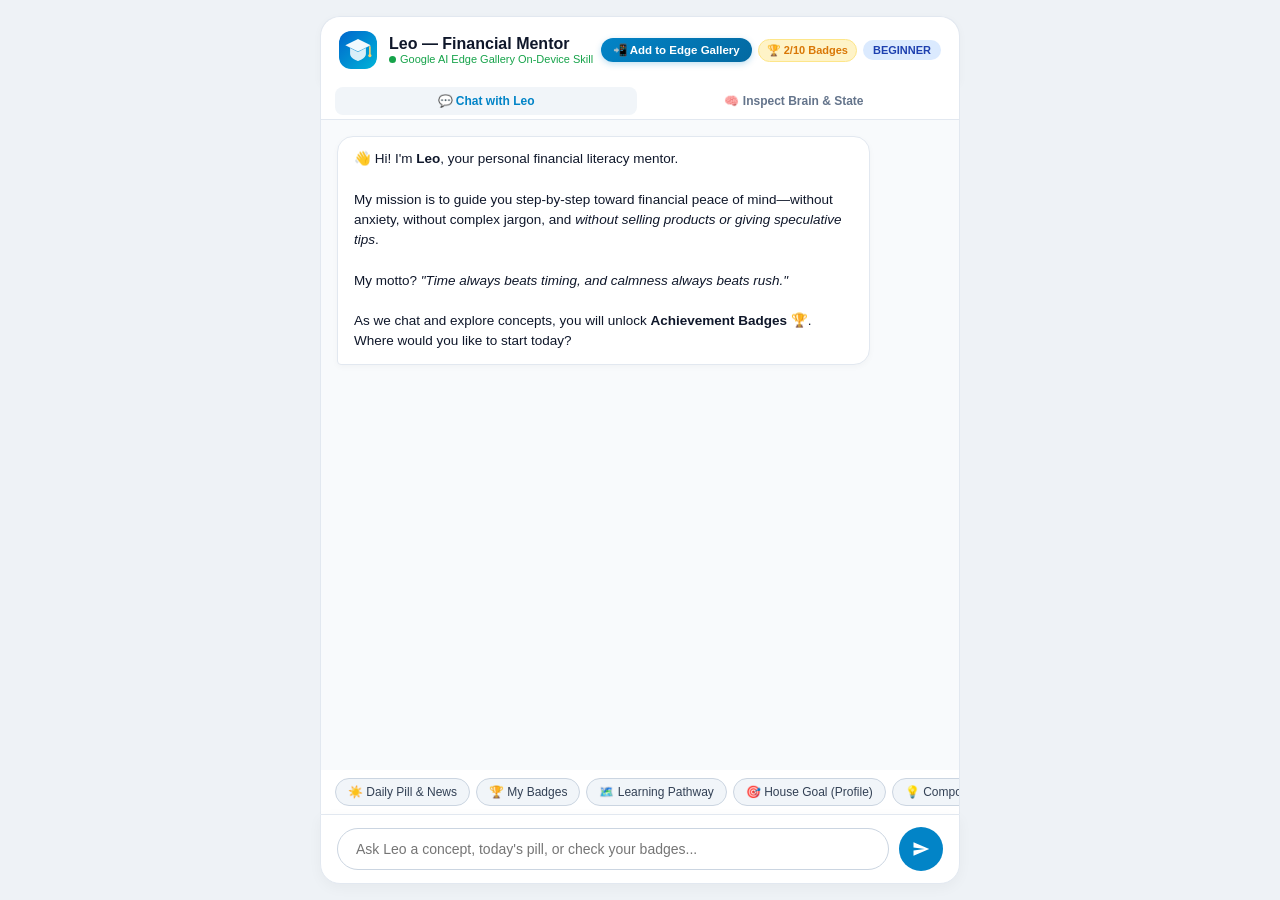
==== commit 50864463: "feat(ui): add Quick Add button, modal, QR code and 1-click badges" ====
--- a/index.html
+++ b/index.html
@@ -315,6 +315,135 @@
       max-height: 350px;
       overflow-y: auto;
     }
+
+    .install-btn {
+      background: linear-gradient(135deg, #0284c7, #0369a1);
+      color: #ffffff;
+      border: none;
+      padding: 5px 12px;
+      border-radius: 12px;
+      font-size: 11.5px;
+      font-weight: 700;
+      cursor: pointer;
+      display: inline-flex;
+      align-items: center;
+      gap: 5px;
+      box-shadow: 0 2px 6px rgba(2, 132, 199, 0.25);
+      transition: all 0.2s;
+    }
+    .install-btn:hover {
+      transform: translateY(-1px);
+      box-shadow: 0 4px 10px rgba(2, 132, 199, 0.35);
+    }
+    /* Toast feedback */
+    .toast {
+      position: fixed;
+      bottom: 24px;
+      left: 50%;
+      transform: translateX(-50%) translateY(100px);
+      background: #0f172a;
+      color: #ffffff;
+      padding: 10px 18px;
+      border-radius: 24px;
+      font-size: 13px;
+      font-weight: 600;
+      box-shadow: 0 8px 24px rgba(0,0,0,0.2);
+      z-index: 9999;
+      opacity: 0;
+      transition: all 0.3s cubic-bezier(0.16, 1, 0.3, 1);
+      pointer-events: none;
+    }
+    .toast.show {
+      transform: translateX(-50%) translateY(0);
+      opacity: 1;
+    }
+    /* Modal */
+    .modal-overlay {
+      position: fixed;
+      top: 0; left: 0; right: 0; bottom: 0;
+      background: rgba(15, 23, 42, 0.6);
+      backdrop-filter: blur(4px);
+      display: none;
+      align-items: center;
+      justify-content: center;
+      z-index: 10000;
+      padding: 16px;
+    }
+    .modal-overlay.active {
+      display: flex;
+    }
+    .modal-card {
+      background: #ffffff;
+      border-radius: 20px;
+      max-width: 440px;
+      width: 100%;
+      padding: 24px;
+      box-shadow: 0 20px 40px rgba(0,0,0,0.15);
+      animation: modalPop 0.25s ease;
+      position: relative;
+    }
+    @keyframes modalPop {
+      from { transform: scale(0.92); opacity: 0; }
+      to { transform: scale(1); opacity: 1; }
+    }
+    .modal-close {
+      position: absolute;
+      top: 14px;
+      right: 14px;
+      background: #f1f5f9;
+      border: none;
+      border-radius: 50%;
+      width: 30px;
+      height: 30px;
+      font-size: 14px;
+      cursor: pointer;
+      display: flex;
+      align-items: center;
+      justify-content: center;
+      color: #64748b;
+    }
+    .modal-close:hover { background: #e2e8f0; color: #0f172a; }
+    .url-box {
+      background: #f8fafc;
+      border: 1px solid #cbd5e1;
+      border-radius: 10px;
+      padding: 10px 12px;
+      font-family: Consolas, monospace;
+      font-size: 11px;
+      word-break: break-all;
+      margin: 12px 0;
+      display: flex;
+      align-items: center;
+      justify-content: space-between;
+      gap: 8px;
+    }
+    .copy-url-btn {
+      background: #0284c7;
+      color: white;
+      border: none;
+      padding: 6px 12px;
+      border-radius: 6px;
+      font-size: 11px;
+      font-weight: 700;
+      cursor: pointer;
+      flex-shrink: 0;
+    }
+    .copy-url-btn:hover { background: #0369a1; }
+    .app-open-link {
+      display: block;
+      text-align: center;
+      background: #16a34a;
+      color: white;
+      text-decoration: none;
+      padding: 10px;
+      border-radius: 10px;
+      font-size: 13px;
+      font-weight: 700;
+      margin-top: 12px;
+      transition: background 0.2s;
+    }
+    .app-open-link:hover { background: #15803d; }
+
   </style>
 </head>
 <body>
@@ -330,6 +459,9 @@
       </div>
     </div>
     <div class="header-badges">
+      <button class="install-btn" onclick="openInstallModal()" title="Add Leo to Google AI Edge Gallery">
+        📲 Add to Edge Gallery
+      </button>
       <div id="badgeCounter" class="badge-counter" onclick="usePrompt('Show my badges')">🏆 <span id="badgeCount">2</span>/10 Badges</div>
       <div id="levelBadge" class="level-chip">Beginner</div>
     </div>
@@ -753,5 +885,76 @@
   }
 </script>
 
+
+<!-- Quick Add Modal -->
+<div class="modal-overlay" id="installModal" onclick="if(event.target===this) closeInstallModal()">
+  <div class="modal-card">
+    <button class="modal-close" onclick="closeInstallModal()">✕</button>
+    <div style="display:flex; align-items:center; gap:10px; margin-bottom:12px;">
+      <img src="skills/financial-advisor/assets/icon.svg" width="36" height="36" style="border-radius:10px;" alt="Leo">
+      <div>
+        <h3 style="margin:0; font-size:16px;">Add Leo to Edge Gallery</h3>
+        <span style="font-size:11px; color:#16a34a; font-weight:600;">Android & iOS Supported</span>
+      </div>
+    </div>
+    
+    <p style="font-size:12.5px; color:#475569; margin:6px 0;">
+      Paste this skill link into <strong>Google AI Edge Gallery</strong> > <strong>Agent Skills</strong> > <strong>Add Skill from URL</strong>:
+    </p>
+
+    <div class="url-box">
+      <span id="skillUrlText">https://raythekool.github.io/edge-skill-financial-advisor/skills/financial-advisor/</span>
+      <button class="copy-url-btn" onclick="copySkillUrl()">📋 Copy</button>
+    </div>
+
+    <a href="com.google.ai.edge.gallery://llm_agent_chat/" class="app-open-link" onclick="handleDeepLinkLaunch()">
+      🚀 Open Google AI Edge Gallery
+    </a>
+
+    <div style="margin-top:14px; text-align:center;">
+      <div style="font-size:11px; color:#64748b; margin-bottom:6px;">On Desktop? Scan with your phone camera:</div>
+      <img src="https://api.qrserver.com/v1/create-qr-code/?size=140x140&margin=4&data=https://raythekool.github.io/edge-skill-financial-advisor/skills/financial-advisor/" width="110" height="110" style="border-radius:10px; border:1px solid #e2e8f0;" alt="Skill QR Code">
+    </div>
+  </div>
+</div>
+
+<!-- Toast notification -->
+<div class="toast" id="toastMessage">📋 Skill URL copied to clipboard!</div>
+
+<script>
+  const SKILL_URL = "https://raythekool.github.io/edge-skill-financial-advisor/skills/financial-advisor/";
+
+  function showToast(msg) {
+    const toast = document.getElementById('toastMessage');
+    toast.textContent = msg;
+    toast.classList.add('show');
+    setTimeout(() => toast.classList.remove('show'), 2600);
+  }
+
+  function copySkillUrl() {
+    navigator.clipboard.writeText(SKILL_URL).then(() => {
+      showToast("📋 Skill URL copied to clipboard!");
+    }).catch(() => {
+      showToast("URL: " + SKILL_URL);
+    });
+  }
+
+  function openInstallModal() {
+    copySkillUrl();
+    document.getElementById('installModal').classList.add('active');
+  }
+
+  function closeInstallModal() {
+    document.getElementById('installModal').classList.remove('active');
+  }
+
+  function handleDeepLinkLaunch() {
+    setTimeout(() => {
+      // If still here on iOS/Android without app installed, prompt nicely
+      showToast("Opening app or paste in Edge Gallery!");
+    }, 1200);
+  }
+</script>
+
 </body>
 </html>
